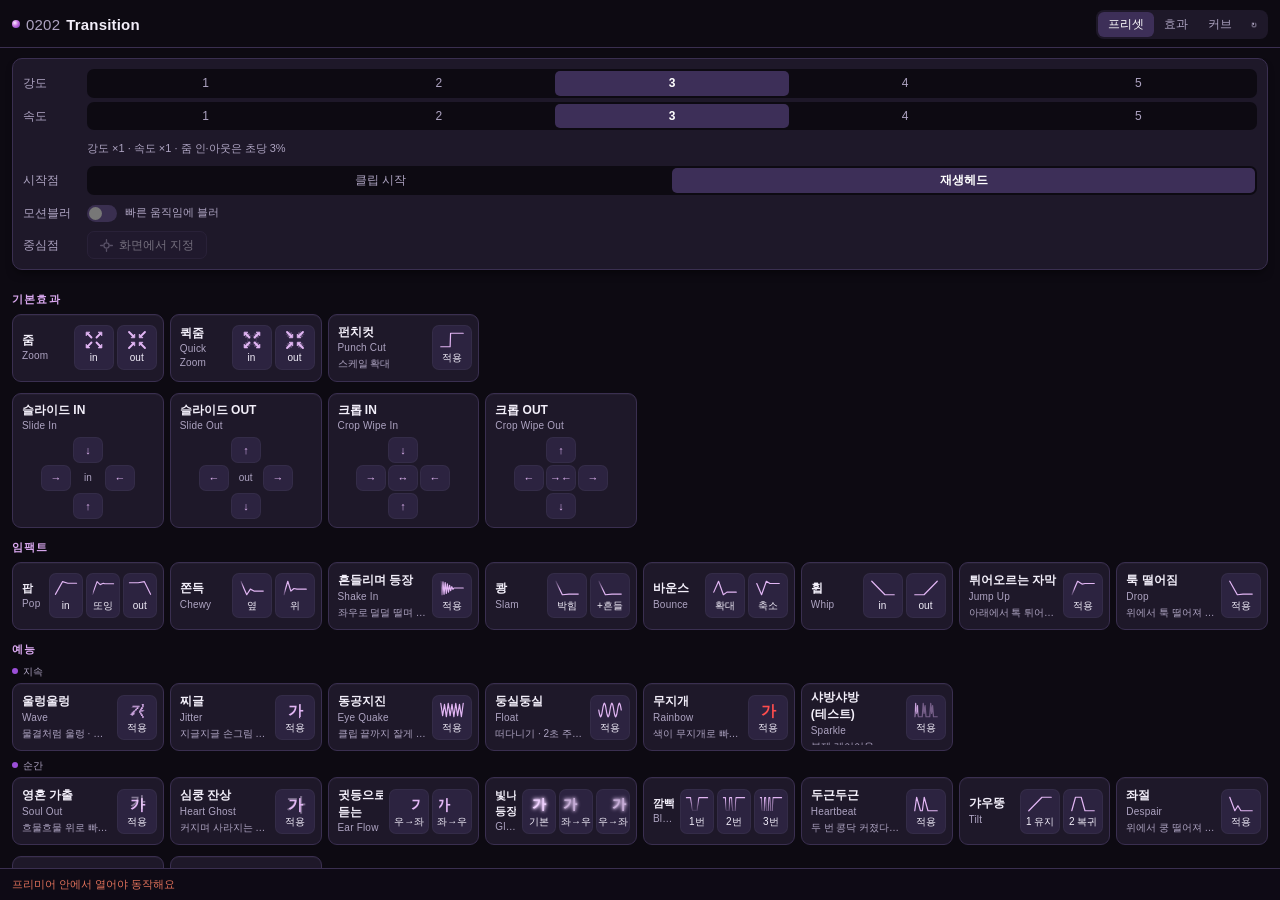
==== index.html @ 5a8603a1 "0202Transition v1.1.20 (build) Co-Authored-By: Claude Opus 5.5 <noreply@anthropic.com> Claude-Sessio" ====
<!doctype html>
<html lang="ko">
<head>
<meta charset="utf-8">
<title>0202Transition</title>
<link rel="stylesheet" href="css/style.css">
</head>
<body>
<header>
  <div class="brand"><span class="dot"></span>0202<b>Transition</b></div>
  <nav class="tabs">
    <button class="tab on" data-tab="preset">프리셋</button>
    <button class="tab" data-tab="fx">효과</button>
    <button class="tab" data-tab="curve">커브</button>
    <button class="tab reload" id="reload" title="패널 새로고침 (수정사항 반영)">↻</button>
  </nav>
</header>

<div id="presetTop">
    <div class="card opts stickyOpts">
     <div class="optGrid">
      <div class="optCol">
      <div class="row">
        <label>강도</label>
        <div class="seg" id="sizeStep">
          <button data-v="1">1</button><button data-v="2">2</button><button data-v="3">3</button><button data-v="4">4</button><button data-v="5">5</button>
        </div>
      </div>
      <div class="row">
        <label>속도</label>
        <div class="seg" id="speedStep">
          <button data-v="1">1</button><button data-v="2">2</button><button data-v="3">3</button><button data-v="4">4</button><button data-v="5">5</button>
        </div>
      </div>
      <div class="row">
        <label></label><span class="hint" id="stepHint"></span>
      </div>
      </div>
      <div class="optCol">
      <div class="row">
        <label>시작점</label>
        <div class="seg" id="anchor">
          <button data-v="start">클립 시작</button>
          <button data-v="playhead" class="on">재생헤드</button>
        </div>
      </div>
      <div class="row">
        <label>모션블러</label>
        <button class="toggle on" id="blur"><i></i></button>
        <span class="hint">빠른 움직임에 블러</span>
      </div>
      <div class="row hidden" id="zaRow">
        <label>중심점</label>
        <button class="zaBtn" id="zaPick" title="선택한 클립의 효과 중심점을 화면에서 지정"><svg class="apIcon" viewBox="0 0 16 16"><circle cx="8" cy="8" r="3.2" fill="none" stroke="currentColor" stroke-width="1.6"/><path d="M8 0.8V3.6M8 12.4V15.2M0.8 8H3.6M12.4 8H15.2" stroke="currentColor" stroke-width="1.6" stroke-linecap="round"/></svg><span>화면에서 지정</span></button><span class="hint" id="zaInfo"></span>
      </div>
      </div>
     </div>
    </div>
</div>
<main>
  <!-- PRESET TAB -->
  <section id="tab-preset" class="pane on">
    <div id="presetList"></div>
  </section>

  <!-- FX TAB -->
  <section id="tab-fx" class="pane">
    <div class="fxIntro" id="fxIntro">
      <button class="fxIntroX" id="fxIntroClose" title="닫기">✕</button>
      <b>자주 쓰는 효과를 모아두고 프리미어 효과 패널 대신 쓰세요</b>
      <span>① 아래 <em>효과 찾기</em>에서 ☆를 누르면 즐겨찾기에 추가</span>
      <span>② 즐겨찾기를 클릭하면 선택한 클립에 바로 적용</span>
      <span>③ 즐겨찾기를 우클릭하면 삭제 버튼이 떠요</span>
      <button class="fxIntroNever" id="fxIntroNever">다시 보지 않기</button>
    </div>
    <div class="card">
      <div class="padHead"><span>즐겨찾기</span><small>클릭: 적용 · 우클릭: 삭제 버튼</small></div>
      <div class="favGrid" id="favGrid"></div>
    </div>
    <div class="card">
      <div class="padHead"><span>효과 찾기</span><small>☆ 눌러 즐겨찾기</small></div>
      <input id="fxSearch" class="search" placeholder="효과 이름 검색 (영문)">
      <div class="fxList" id="fxList"><p class="note">효과 탭을 열면 목록을 불러와요</p></div>
    </div>
    <p class="note">오디오 효과(리버브 등)는 타임라인에서 오디오 클립을 선택하고 눌러주세요.</p>
  </section>

  <!-- CURVE TAB -->
  <section id="tab-curve" class="pane">
    <div class="card editor">
      <div class="cvWrap"><canvas id="cv" width="640" height="440"></canvas><i id="phl"></i></div>
      <div class="readout" id="readout">cubic-bezier(0.16, 1.00, 0.30, 1.00)</div>
      <div class="preview"><div class="track"><span id="ball"></span></div></div>
    </div>

    <div class="card pad">
      <div class="padHead"><span>커브</span><small>우클릭으로 내 커브 삭제</small></div>
      <div class="padRow" id="curveRow"></div>
      <div class="saveRow hidden" id="saveRow">
        <input id="saveName" maxlength="16" placeholder="커브 이름">
        <button id="saveOk">저장</button>
        <button id="saveCancel" class="ghost">취소</button>
      </div>
    </div>

    <div class="card opts">
      <div class="row wrap">
        <label>적용 대상</label>
        <div class="chips" id="props">
          <button data-v="pos" class="on">위치</button>
          <button data-v="scale" class="on">비율</button>
          <button data-v="rot" class="on">회전</button>
          <button data-v="op" class="on">불투명도</button>
          <button data-v="other">기타 효과</button>
        </div>
      </div>
      <div class="row">
        <label>키 간격</label>
        <div class="seg" id="step">
          <button data-v="1" class="on">1f</button>
          <button data-v="2">2f</button>
        </div>
      </div>
    </div>

    <button class="primary" id="applyCurve">선택한 클립에 커브 적용</button>
    <button class="secondary" id="restoreCurve">원래 키프레임으로 복원</button>
    <p class="note">선택한 클립의 키프레임 사이를 이 커브로 채워요. 프리셋으로 넣은 것도, 직접 넣은 효과도 다 돼요. 커브만 바꿔서 다시 누르면 바로 교체돼요.</p>
  </section>
</main>

<div id="zaModal" class="zaModal hidden">
  <div class="zaBox">
    <div class="zaHead"><b>중심점 바꾸기</b><span>점을 드래그하거나 클릭하세요 · 선택한 클립의 효과가 이 지점을 중심으로 커지고 돌고 움직여요 · 효과를 넣기 전에 찍어도 돼요</span></div>
    <div class="zaFrame" id="zaFrame"><img id="zaImg" alt=""><i id="zaMark"></i></div>
    <div class="zaFoot"><button id="zaCenter" class="ghost">가운데로</button><button id="zaDone" class="primary">완료</button></div>
  </div>
</div>
<footer id="status">클립을 선택하고 버튼을 누르세요</footer>

<script src="js/presets.js"></script>
<script src="js/main.js"></script>
</body>
</html>
---- css/style.css ----
:root{--bg:#0d0a12;--card:#1e1829;--card2:#2c2340;--line:#3a2f50;--text:#f3effa;--sub:#aea4c2;--gold:#dcaaf2;--purple:#9b4fd8;--purple-bg:#3a2156;--blue:#5b9bf0;--red:#e2725b}*{box-sizing:border-box;margin:0;padding:0}body,html{background:var(--bg);color:var(--text);font:12px/1.4 -apple-system,"Apple SD Gothic Neo",Pretendard,sans-serif}body,html{height:100%}body{display:flex;flex-direction:column;height:100vh;overflow:hidden;user-select:none;-webkit-user-select:none}button{font:inherit;color:inherit;background:0 0;border:0;cursor:pointer}header{flex:none;position:relative;z-index:5;background:var(--bg);padding:10px 12px 8px;display:flex;align-items:center;justify-content:space-between;gap:6px;border-bottom:1px solid var(--line)}.brand{flex:1 1 auto;min-width:0;overflow:hidden;white-space:nowrap;font-size:15px;letter-spacing:.2px;color:var(--sub);display:flex;align-items:center;gap:6px}.brand b{color:var(--text);font-weight:700}.brand .dot{width:8px;height:8px;border-radius:50%;background:radial-gradient(circle at 35% 35%,#fbe9ff,#c46ee0 45%,#6a2fb0)}.tabs{flex:0 0 auto;display:flex;background:var(--card);border-radius:8px;padding:2px}.tab{padding:4px 10px;white-space:nowrap;border-radius:6px;color:var(--sub)}.tab.on{background:#3d2f58;color:#fff}main{flex:1 1 auto;min-height:0;overflow-y:auto;padding:10px 12px 12px}#presetTop{flex:none;padding:10px 12px 0;background:var(--bg);position:relative;z-index:4}#presetTop .card{margin-bottom:0}#presetTop.hidden{display:none}.pane{display:none}.pane.on{display:block}.card{background:var(--card);border:1px solid var(--line);border-radius:10px;padding:10px;margin-bottom:10px}.opts .row{display:flex;align-items:center;gap:8px;min-height:28px}.opts .row+.row{margin-top:4px}.opts .row.wrap{align-items:flex-start}.opts .row.wrap label{padding-top:5px}.opts label{width:56px;flex-shrink:0;color:var(--sub)}.val{width:40px;text-align:right;color:var(--text);font-variant-numeric:tabular-nums}.hint{color:var(--sub);font-size:11px}input[type=range]{flex:1;-webkit-appearance:none;height:3px;background:var(--line);border-radius:2px}input[type=range]::-webkit-slider-thumb{-webkit-appearance:none;width:13px;height:13px;border-radius:50%;background:var(--gold);cursor:pointer}.seg{display:flex;background:var(--bg);border-radius:7px;padding:2px;flex:1}.seg button{flex:1;padding:4px 6px;border-radius:5px;color:var(--sub)}.seg button.on{background:#3d2f58;color:#fff;font-weight:600}.chips{display:flex;flex-wrap:wrap;gap:4px;flex:1}.chips button{padding:4px 9px;border-radius:12px;border:1px solid var(--line);color:var(--sub)}.chips button.on{border-color:var(--purple);background:var(--purple-bg);color:var(--text)}.toggle{width:30px;height:17px;border-radius:9px;background:var(--line);position:relative}.toggle i{position:absolute;top:2px;left:2px;width:13px;height:13px;border-radius:50%;background:#777;transition:.15s}.toggle.on{background:var(--purple)}.toggle.on i{left:15px;background:#fff}.cat{margin:12px 0 6px;display:flex;align-items:baseline;gap:6px}.cat h3{font-size:11px;letter-spacing:1.2px;color:var(--gold);font-weight:700}.cat span{color:var(--sub);font-size:11px}.grid{display:grid;grid-template-columns:repeat(auto-fill,minmax(140px,1fr));gap:6px}.pbtn{text-align:left;background:var(--card);border:1px solid var(--line);border-radius:9px;padding:7px 8px;display:flex;gap:8px;align-items:center;transition:border-color .1s,background .1s}.pbtn:hover{border-color:var(--purple);background:#3a2d52}.pbtn:active{transform:scale(.98)}.pbtn svg{flex-shrink:0;width:34px;height:24px}.pbtn b{display:block;font-weight:600;font-size:12px}.pbtn small{display:block;color:var(--sub);font-size:10px;margin-top:1px;white-space:nowrap;overflow:hidden;text-overflow:ellipsis}.pbtn .tx{min-width:0}.pbtn.busy{opacity:.5}.editor{padding:8px}.cvWrap{position:relative;border-radius:8px;overflow:hidden}#cv{width:100%;aspect-ratio:640/440;display:block;border-radius:8px;background:#120c1d;cursor:default}#phl{position:absolute;top:0;bottom:0;width:1px;margin-left:-.5px;background:rgba(176,96,230,.7);box-shadow:0 0 6px rgba(176,96,230,.6);pointer-events:none}.readout{margin-top:6px;color:var(--sub);font:11px/1 ui-monospace,Menlo,monospace;text-align:center}.preview{margin-top:8px;padding:0 6px}.track{position:relative;height:18px}.track::before{content:"";position:absolute;left:0;right:0;top:50%;border-top:1px dashed #4a3866}#ball{position:absolute;top:1px;width:16px;height:16px;margin-left:-8px;border-radius:50%;background:radial-gradient(circle at 35% 35%,#fbe9ff,#c46ee0 45%,#6a2fb0);box-shadow:0 0 10px rgba(190,100,230,.6)}.pad .padHead{display:flex;justify-content:space-between;align-items:baseline;margin-bottom:8px}.pad .padHead span{font-weight:600}.pad .padHead small{color:var(--sub);font-size:10px}.padRow{display:flex;flex-wrap:wrap;gap:6px}.cbtn{width:44px;height:44px;border-radius:9px;background:var(--card2);border:1px solid transparent;display:flex;align-items:center;justify-content:center;position:relative}.cbtn svg{width:30px;height:30px}.cbtn.on{border-color:#b45ad8;box-shadow:0 0 8px rgba(180,90,216,.35)}.cbtn.custom::after{content:"";position:absolute;top:4px;right:4px;width:5px;height:5px;border-radius:50%;background:var(--purple)}.cbtn.add{color:var(--sub);font-size:22px;font-weight:300}.cbtn:hover{background:#3a2d52}.saveRow{display:flex;gap:6px;margin-top:8px}.saveRow input{flex:1;background:var(--bg);border:1px solid var(--line);border-radius:6px;padding:5px 8px;color:var(--text);font:inherit;outline:0}.saveRow input:focus{border-color:var(--purple)}.saveRow button{padding:5px 10px;border-radius:6px;background:var(--purple)}.saveRow button.ghost{background:var(--card2)}.hidden{display:none!important}.primary,.secondary{width:100%;padding:10px;border-radius:9px;font-weight:600}.primary{background:linear-gradient(90deg,#8e3fd4,#c062d6);color:#fff;box-shadow:0 0 12px rgba(160,80,220,.35)}.primary:hover{filter:brightness(1.06)}.secondary{margin-top:6px;background:var(--card);border:1px solid var(--line);color:var(--sub);font-weight:500}.note{color:var(--sub);font-size:11px;margin-top:8px;line-height:1.5}footer{flex:none;padding:8px 12px;background:#0e0a15;border-top:1px solid var(--line);color:var(--sub);font-size:11px}footer.ok{color:#9fd49a}footer.err{color:var(--red)}.tab.reload{padding:4px 9px}.tab.reload:hover{color:var(--gold)}.padHead{display:flex;justify-content:space-between;align-items:baseline;margin-bottom:8px}.padHead span{font-weight:600}.padHead small{color:var(--sub);font-size:10px}.favGrid{display:grid;grid-template-columns:repeat(auto-fill,minmax(110px,1fr));gap:6px}.fbtn{text-align:left;background:var(--card2);border:1px solid var(--line);border-radius:8px;padding:7px 8px}.fbtn:hover{border-color:var(--purple);background:#3a2d52}.fbtn b{display:block;font-weight:600;font-size:12px;white-space:nowrap;overflow:hidden;text-overflow:ellipsis}.fbtn small{color:var(--sub);font-size:10px}.fbtn.audio small{color:var(--blue)}.fbtn.busy{opacity:.5;pointer-events:none}.search{width:100%;background:var(--bg);border:1px solid var(--line);border-radius:6px;padding:6px 8px;color:var(--text);font:inherit;outline:0;margin-bottom:6px}.search:focus{border-color:var(--purple)}.fxList{max-height:260px;overflow-y:auto}.fxRow{display:flex;align-items:center;gap:6px;padding:4px 2px;border-bottom:1px solid var(--line)}.fxRow span{flex:1;min-width:0;white-space:nowrap;overflow:hidden;text-overflow:ellipsis}.fxRow small{color:var(--sub);font-size:10px}.fxRow small.audio{color:var(--blue)}.fxRow button{color:var(--sub);font-size:14px;width:22px}.fxRow button.on{color:var(--gold)}.when{margin:8px 0 4px;color:var(--sub);font-size:10px;letter-spacing:.3px}.when::before{content:"";display:inline-block;width:6px;height:6px;border-radius:50%;background:var(--purple);margin-right:5px;vertical-align:1px}.famList{display:grid;grid-template-columns:repeat(auto-fill,minmax(150px,1fr));gap:6px}.fam{display:flex;align-items:center;gap:6px;background:var(--card);border:1px solid var(--line);border-radius:9px;padding:6px 6px 6px 9px}.fam.wide{grid-column:1/-1}.fname{flex:1 1 auto;min-width:0}.fname b{display:block;font-weight:700;font-size:12px;word-break:keep-all}.fname small{display:block;color:var(--sub);font-size:10px;margin-top:1px;letter-spacing:.2px;word-break:keep-all}.fname i{display:block;font-style:normal;color:var(--sub);font-size:10px;margin-top:2px;white-space:nowrap;overflow:hidden;text-overflow:ellipsis}.vars{flex:0 0 auto;display:grid;grid-template-columns:repeat(2,40px);gap:3px}.vars.many{grid-template-columns:repeat(4,48px)}.vbtn{display:flex;flex-direction:column;align-items:center;gap:2px;padding:5px 2px 4px;background:var(--card2);border:1px solid transparent;border-radius:7px}.vbtn:hover{border-color:var(--purple);background:#3a2d52}.vbtn:active{transform:scale(.97)}.vbtn.busy{opacity:.5}.vbtn svg{width:26px;height:18px}.vbtn span{font-size:10px;color:var(--text);white-space:nowrap}.vars.one{grid-template-columns:40px}.fam{height:68px}.fname{overflow:hidden;max-height:56px}.fam.dpadCard{height:auto}.vars.dpad{grid-template-columns:repeat(3,30px);grid-template-rows:repeat(3,26px);gap:2px}.vars.dpad .vbtn{padding:0;justify-content:center}.vars.dpad .vbtn svg{width:22px;height:18px}.vars.dpad .vbtn span{display:none}.dmid{grid-area:2/2;display:flex;align-items:center;justify-content:center;color:var(--sub);font-size:10px}.fam.dpadCard{flex-direction:column;align-items:stretch;gap:4px;padding:8px 9px}.fam.dpadCard .fname{max-height:none}.fam.dpadCard .vars.dpad{align-self:center}.famList+.famList{margin-top:6px}.track .mk{position:absolute;top:3px;width:2px;height:12px;margin-left:-1px;border-radius:1px;background:#5a4a72}#ball{z-index:1}.stickyOpts{box-shadow:0 6px 10px -4px rgba(0,0,0,.55)}.vars.three{grid-template-columns:repeat(3,34px)}.vars.three .vbtn svg{width:24px}#tab-curve .primary{background:linear-gradient(90deg,#8e3fd4,#c062d6);color:#fff;box-shadow:0 0 12px rgba(160,80,220,.35)}.fam{box-shadow:0 1px 0 rgba(255,255,255,.03) inset}.vbtn{border-color:rgba(255,255,255,.04)}.fname i,.fname small{color:var(--sub)}.vbtn .ic{display:flex;font-style:normal}.vbtn .ic.hov{display:none}.vbtn:hover .ic.hov{display:flex}.vbtn:hover .ic.rest{display:none}.threeCard .fname b{font-size:11px}.threeCard .fname small{white-space:nowrap;overflow:hidden;text-overflow:ellipsis}.fxIntro{position:relative;margin:0 0 10px;padding:10px 12px;border-radius:10px;background:linear-gradient(135deg,rgba(142,63,212,.22),rgba(192,98,214,.12));border:1px solid rgba(180,90,216,.35);display:flex;flex-direction:column;gap:3px}.fxIntro b{font-size:12px;color:#fff;margin-bottom:2px;padding-right:20px}.fxIntro span{font-size:11px;color:var(--sub)}.fxIntro em{font-style:normal;color:var(--gold)}.fxIntro.hidden{display:none}.fxIntroX{position:absolute;top:6px;right:8px;color:var(--sub);font-size:12px;padding:2px 4px}.fxIntroX:hover{color:#fff}.fxIntroNever{align-self:flex-end;margin-top:4px;font-size:10px;color:var(--sub);text-decoration:underline}.fxIntroNever:hover{color:#fff}.fbtn{position:relative}.favDel{position:absolute;top:50%;right:8px;transform:translateY(-50%);padding:4px 10px;border-radius:6px;background:#e2565b;color:#fff;font-size:11px;font-weight:700;box-shadow:0 2px 8px rgba(0,0,0,.4);cursor:pointer}.favDel:hover{background:#f06a6f}::-webkit-scrollbar{width:8px;height:8px}::-webkit-scrollbar-track{background:var(--bg)}::-webkit-scrollbar-thumb{background:#2f2642;border-radius:4px;border:2px solid var(--bg)}::-webkit-scrollbar-thumb:hover{background:#4a3b66}::-webkit-scrollbar-corner{background:var(--bg)}html{scrollbar-color:#2f2642 var(--bg)}.fam{position:relative}.famBadge{position:absolute;top:-7px;left:8px;z-index:2;font-size:9px;line-height:1;padding:2px 6px;border-radius:8px;background:#3a2156;border:1px solid rgba(180,90,216,.55);color:#f0d8ff;cursor:pointer;white-space:nowrap}.famBadge:hover{background:rgba(155,79,216,.55);color:#fff}.famList{row-gap:11px}.famList+.famList{margin-top:11px}.famBadge.on{background:linear-gradient(90deg,#8e3fd4,#c062d6);border-color:#e2b6f4;color:#fff;font-weight:700;box-shadow:0 0 8px rgba(190,100,230,.6)}.famBadge.ghost{display:none;background:#241b33;border-color:#4a3b66;color:var(--sub);font-weight:400}.fam:hover .famBadge.ghost{display:block}.famBadge.ghost:hover{color:#fff;border-color:var(--purple);background:#3a2156}.fbtn.k-vt small,.fxRow small.k-vt{color:#e2b6f4}.row.hidden,.zaModal.hidden,.zaReset.hidden{display:none}.zaBtn{padding:5px 10px;border-radius:7px;background:#3a2156;border:1px solid rgba(180,90,216,.55);color:#fff;font-size:11px;white-space:nowrap}.zaBtn:hover{background:#4a2a6e}.zaReset{color:var(--sub);font-size:11px;padding:2px 6px}.zaReset:hover{color:#fff}.zaModal{position:fixed;inset:0;z-index:50;background:rgba(6,4,10,.78);display:flex;align-items:center;justify-content:center;padding:12px}.zaBox{width:100%;max-width:560px;background:var(--card);border:1px solid var(--line);border-radius:12px;padding:10px;display:flex;flex-direction:column;gap:8px}.zaHead b{display:block;font-size:13px}.zaHead span{font-size:11px;color:var(--sub)}.zaFrame{position:relative;border-radius:8px;overflow:hidden;background:#000;cursor:crosshair;line-height:0}.zaFrame{align-self:center}.zaFrame img{display:block;max-width:100%;max-height:62vh;width:auto;height:auto}#zaMark{position:absolute;width:26px;height:26px;margin:-13px 0 0 -13px;border:2px solid #fff;border-radius:50%;box-shadow:0 0 0 2px rgba(155,79,216,.9),0 0 10px rgba(0,0,0,.6);pointer-events:none}#zaMark::after,#zaMark::before{content:"";position:absolute;background:#fff}#zaMark::before{left:50%;top:-8px;bottom:-8px;width:2px;margin-left:-1px}#zaMark::after{top:50%;left:-8px;right:-8px;height:2px;margin-top:-1px}.zaFoot{display:flex;justify-content:flex-end;gap:6px}.zaFoot button{padding:6px 14px;border-radius:7px;font-size:12px}.zaFoot .ghost{border:1px solid var(--line);color:var(--sub)}.zaFoot button{width:auto;flex:none;white-space:nowrap}.zaBtn.off,.zaBtn:disabled{opacity:.4;cursor:default;background:#241b33;border-color:var(--line)}#zaInfo.hidden,.zaBtn.hidden{display:none}.apIcon{width:13px;height:13px;color:#e2b6f4;flex:none}.zaBtn.off .apIcon,.zaBtn:disabled .apIcon{color:var(--sub)}#zaMark{border-radius:50%;width:18px;height:18px;margin:-9px 0 0 -9px;border:2px solid #fff;box-shadow:0 0 0 1px rgba(0,0,0,.6),0 0 8px rgba(0,0,0,.5);background:0 0}#zaMark::before{left:50%;top:-9px;bottom:-9px;width:2px;margin-left:-1px;background:0 0;border-top:6px solid #fff;border-bottom:6px solid #fff;box-sizing:border-box}#zaMark::after{top:50%;left:-9px;right:-9px;height:2px;margin-top:-1px;background:0 0;border-left:6px solid #fff;border-right:6px solid #fff;box-sizing:border-box}.optGrid{display:grid;grid-template-columns:1fr;row-gap:4px}.optCol{display:flex;flex-direction:column;gap:4px;min-width:0}.optCol .row+.row{margin-top:0}.zaBtn{display:inline-flex;align-items:center;gap:6px;height:28px;padding:0 12px;border-radius:7px;background:var(--bg);border:1px solid var(--line);color:var(--text);font-size:12px;flex:none}.zaBtn:hover:not(:disabled){border-color:var(--purple);background:#2a1d3d}.zaBtn:disabled .apIcon{color:var(--sub)}
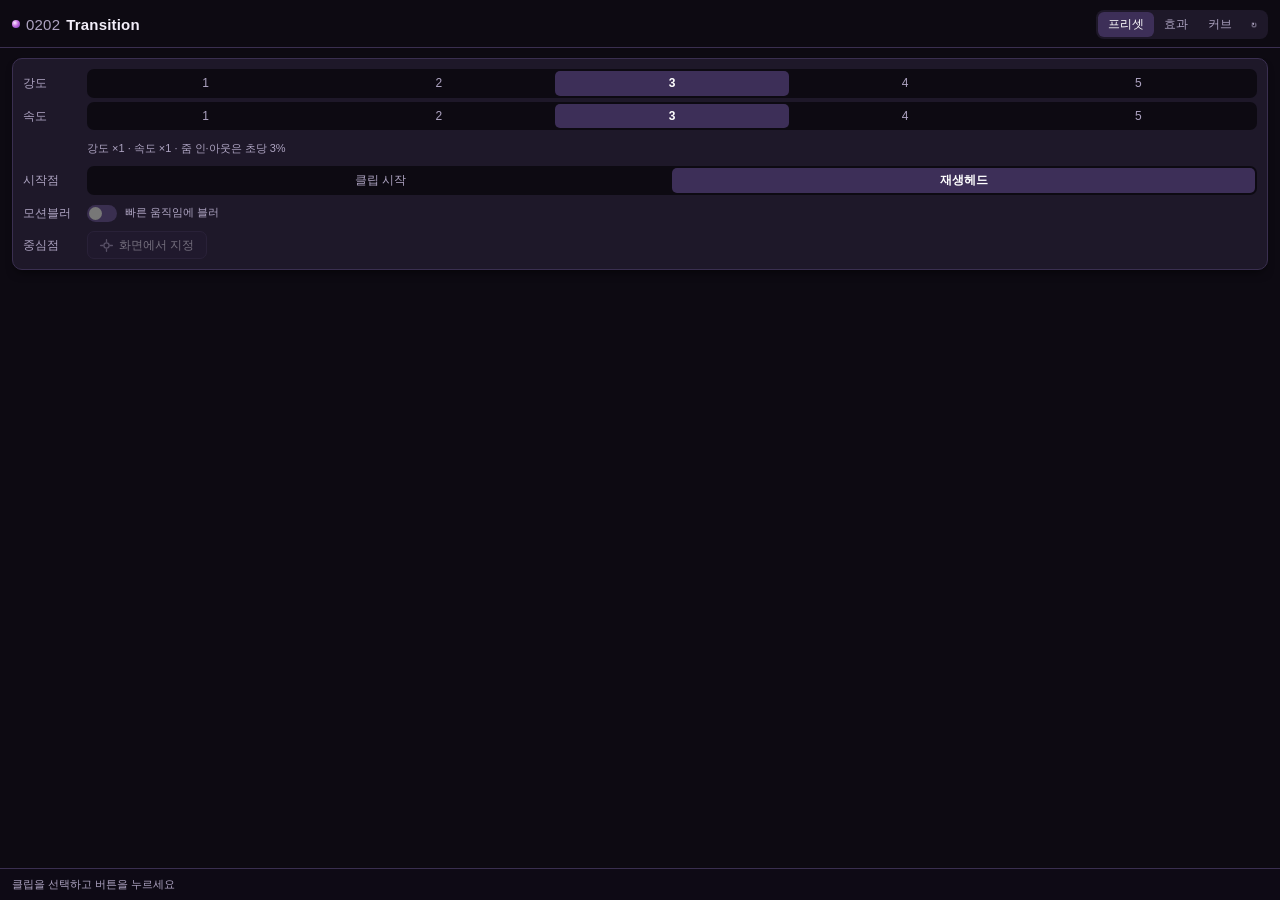
==== commit 087b605b: "0202Transition v1.1.23 (build) Co-Authored-By: Claude Opus 5.5 <noreply@anthropic.com> Claude-Sessio" ====
--- a/index.html
+++ b/index.html
@@ -132,7 +132,7 @@
 <div id="zaModal" class="zaModal hidden">
   <div class="zaBox">
     <div class="zaHead"><b>중심점 바꾸기</b><span>점을 드래그하거나 클릭하세요 · 선택한 클립의 효과가 이 지점을 중심으로 커지고 돌고 움직여요 · 효과를 넣기 전에 찍어도 돼요</span></div>
-    <div class="zaFrame" id="zaFrame"><img id="zaImg" alt=""><i id="zaMark"></i></div>
+    <div class="zaFrame" id="zaFrame"><img id="zaImg" alt=""><i class="zaGuide v" id="zaGv"></i><i class="zaGuide h" id="zaGh"></i><i id="zaMark"></i></div>
     <div class="zaFoot"><button id="zaCenter" class="ghost">가운데로</button><button id="zaDone" class="primary">완료</button></div>
   </div>
 </div>
--- a/css/style.css
+++ b/css/style.css
@@ -1 +1 @@
-:root{--bg:#0d0a12;--card:#1e1829;--card2:#2c2340;--line:#3a2f50;--text:#f3effa;--sub:#aea4c2;--gold:#dcaaf2;--purple:#9b4fd8;--purple-bg:#3a2156;--blue:#5b9bf0;--red:#e2725b}*{box-sizing:border-box;margin:0;padding:0}body,html{background:var(--bg);color:var(--text);font:12px/1.4 -apple-system,"Apple SD Gothic Neo",Pretendard,sans-serif}body,html{height:100%}body{display:flex;flex-direction:column;height:100vh;overflow:hidden;user-select:none;-webkit-user-select:none}button{font:inherit;color:inherit;background:0 0;border:0;cursor:pointer}header{flex:none;position:relative;z-index:5;background:var(--bg);padding:10px 12px 8px;display:flex;align-items:center;justify-content:space-between;gap:6px;border-bottom:1px solid var(--line)}.brand{flex:1 1 auto;min-width:0;overflow:hidden;white-space:nowrap;font-size:15px;letter-spacing:.2px;color:var(--sub);display:flex;align-items:center;gap:6px}.brand b{color:var(--text);font-weight:700}.brand .dot{width:8px;height:8px;border-radius:50%;background:radial-gradient(circle at 35% 35%,#fbe9ff,#c46ee0 45%,#6a2fb0)}.tabs{flex:0 0 auto;display:flex;background:var(--card);border-radius:8px;padding:2px}.tab{padding:4px 10px;white-space:nowrap;border-radius:6px;color:var(--sub)}.tab.on{background:#3d2f58;color:#fff}main{flex:1 1 auto;min-height:0;overflow-y:auto;padding:10px 12px 12px}#presetTop{flex:none;padding:10px 12px 0;background:var(--bg);position:relative;z-index:4}#presetTop .card{margin-bottom:0}#presetTop.hidden{display:none}.pane{display:none}.pane.on{display:block}.card{background:var(--card);border:1px solid var(--line);border-radius:10px;padding:10px;margin-bottom:10px}.opts .row{display:flex;align-items:center;gap:8px;min-height:28px}.opts .row+.row{margin-top:4px}.opts .row.wrap{align-items:flex-start}.opts .row.wrap label{padding-top:5px}.opts label{width:56px;flex-shrink:0;color:var(--sub)}.val{width:40px;text-align:right;color:var(--text);font-variant-numeric:tabular-nums}.hint{color:var(--sub);font-size:11px}input[type=range]{flex:1;-webkit-appearance:none;height:3px;background:var(--line);border-radius:2px}input[type=range]::-webkit-slider-thumb{-webkit-appearance:none;width:13px;height:13px;border-radius:50%;background:var(--gold);cursor:pointer}.seg{display:flex;background:var(--bg);border-radius:7px;padding:2px;flex:1}.seg button{flex:1;padding:4px 6px;border-radius:5px;color:var(--sub)}.seg button.on{background:#3d2f58;color:#fff;font-weight:600}.chips{display:flex;flex-wrap:wrap;gap:4px;flex:1}.chips button{padding:4px 9px;border-radius:12px;border:1px solid var(--line);color:var(--sub)}.chips button.on{border-color:var(--purple);background:var(--purple-bg);color:var(--text)}.toggle{width:30px;height:17px;border-radius:9px;background:var(--line);position:relative}.toggle i{position:absolute;top:2px;left:2px;width:13px;height:13px;border-radius:50%;background:#777;transition:.15s}.toggle.on{background:var(--purple)}.toggle.on i{left:15px;background:#fff}.cat{margin:12px 0 6px;display:flex;align-items:baseline;gap:6px}.cat h3{font-size:11px;letter-spacing:1.2px;color:var(--gold);font-weight:700}.cat span{color:var(--sub);font-size:11px}.grid{display:grid;grid-template-columns:repeat(auto-fill,minmax(140px,1fr));gap:6px}.pbtn{text-align:left;background:var(--card);border:1px solid var(--line);border-radius:9px;padding:7px 8px;display:flex;gap:8px;align-items:center;transition:border-color .1s,background .1s}.pbtn:hover{border-color:var(--purple);background:#3a2d52}.pbtn:active{transform:scale(.98)}.pbtn svg{flex-shrink:0;width:34px;height:24px}.pbtn b{display:block;font-weight:600;font-size:12px}.pbtn small{display:block;color:var(--sub);font-size:10px;margin-top:1px;white-space:nowrap;overflow:hidden;text-overflow:ellipsis}.pbtn .tx{min-width:0}.pbtn.busy{opacity:.5}.editor{padding:8px}.cvWrap{position:relative;border-radius:8px;overflow:hidden}#cv{width:100%;aspect-ratio:640/440;display:block;border-radius:8px;background:#120c1d;cursor:default}#phl{position:absolute;top:0;bottom:0;width:1px;margin-left:-.5px;background:rgba(176,96,230,.7);box-shadow:0 0 6px rgba(176,96,230,.6);pointer-events:none}.readout{margin-top:6px;color:var(--sub);font:11px/1 ui-monospace,Menlo,monospace;text-align:center}.preview{margin-top:8px;padding:0 6px}.track{position:relative;height:18px}.track::before{content:"";position:absolute;left:0;right:0;top:50%;border-top:1px dashed #4a3866}#ball{position:absolute;top:1px;width:16px;height:16px;margin-left:-8px;border-radius:50%;background:radial-gradient(circle at 35% 35%,#fbe9ff,#c46ee0 45%,#6a2fb0);box-shadow:0 0 10px rgba(190,100,230,.6)}.pad .padHead{display:flex;justify-content:space-between;align-items:baseline;margin-bottom:8px}.pad .padHead span{font-weight:600}.pad .padHead small{color:var(--sub);font-size:10px}.padRow{display:flex;flex-wrap:wrap;gap:6px}.cbtn{width:44px;height:44px;border-radius:9px;background:var(--card2);border:1px solid transparent;display:flex;align-items:center;justify-content:center;position:relative}.cbtn svg{width:30px;height:30px}.cbtn.on{border-color:#b45ad8;box-shadow:0 0 8px rgba(180,90,216,.35)}.cbtn.custom::after{content:"";position:absolute;top:4px;right:4px;width:5px;height:5px;border-radius:50%;background:var(--purple)}.cbtn.add{color:var(--sub);font-size:22px;font-weight:300}.cbtn:hover{background:#3a2d52}.saveRow{display:flex;gap:6px;margin-top:8px}.saveRow input{flex:1;background:var(--bg);border:1px solid var(--line);border-radius:6px;padding:5px 8px;color:var(--text);font:inherit;outline:0}.saveRow input:focus{border-color:var(--purple)}.saveRow button{padding:5px 10px;border-radius:6px;background:var(--purple)}.saveRow button.ghost{background:var(--card2)}.hidden{display:none!important}.primary,.secondary{width:100%;padding:10px;border-radius:9px;font-weight:600}.primary{background:linear-gradient(90deg,#8e3fd4,#c062d6);color:#fff;box-shadow:0 0 12px rgba(160,80,220,.35)}.primary:hover{filter:brightness(1.06)}.secondary{margin-top:6px;background:var(--card);border:1px solid var(--line);color:var(--sub);font-weight:500}.note{color:var(--sub);font-size:11px;margin-top:8px;line-height:1.5}footer{flex:none;padding:8px 12px;background:#0e0a15;border-top:1px solid var(--line);color:var(--sub);font-size:11px}footer.ok{color:#9fd49a}footer.err{color:var(--red)}.tab.reload{padding:4px 9px}.tab.reload:hover{color:var(--gold)}.padHead{display:flex;justify-content:space-between;align-items:baseline;margin-bottom:8px}.padHead span{font-weight:600}.padHead small{color:var(--sub);font-size:10px}.favGrid{display:grid;grid-template-columns:repeat(auto-fill,minmax(110px,1fr));gap:6px}.fbtn{text-align:left;background:var(--card2);border:1px solid var(--line);border-radius:8px;padding:7px 8px}.fbtn:hover{border-color:var(--purple);background:#3a2d52}.fbtn b{display:block;font-weight:600;font-size:12px;white-space:nowrap;overflow:hidden;text-overflow:ellipsis}.fbtn small{color:var(--sub);font-size:10px}.fbtn.audio small{color:var(--blue)}.fbtn.busy{opacity:.5;pointer-events:none}.search{width:100%;background:var(--bg);border:1px solid var(--line);border-radius:6px;padding:6px 8px;color:var(--text);font:inherit;outline:0;margin-bottom:6px}.search:focus{border-color:var(--purple)}.fxList{max-height:260px;overflow-y:auto}.fxRow{display:flex;align-items:center;gap:6px;padding:4px 2px;border-bottom:1px solid var(--line)}.fxRow span{flex:1;min-width:0;white-space:nowrap;overflow:hidden;text-overflow:ellipsis}.fxRow small{color:var(--sub);font-size:10px}.fxRow small.audio{color:var(--blue)}.fxRow button{color:var(--sub);font-size:14px;width:22px}.fxRow button.on{color:var(--gold)}.when{margin:8px 0 4px;color:var(--sub);font-size:10px;letter-spacing:.3px}.when::before{content:"";display:inline-block;width:6px;height:6px;border-radius:50%;background:var(--purple);margin-right:5px;vertical-align:1px}.famList{display:grid;grid-template-columns:repeat(auto-fill,minmax(150px,1fr));gap:6px}.fam{display:flex;align-items:center;gap:6px;background:var(--card);border:1px solid var(--line);border-radius:9px;padding:6px 6px 6px 9px}.fam.wide{grid-column:1/-1}.fname{flex:1 1 auto;min-width:0}.fname b{display:block;font-weight:700;font-size:12px;word-break:keep-all}.fname small{display:block;color:var(--sub);font-size:10px;margin-top:1px;letter-spacing:.2px;word-break:keep-all}.fname i{display:block;font-style:normal;color:var(--sub);font-size:10px;margin-top:2px;white-space:nowrap;overflow:hidden;text-overflow:ellipsis}.vars{flex:0 0 auto;display:grid;grid-template-columns:repeat(2,40px);gap:3px}.vars.many{grid-template-columns:repeat(4,48px)}.vbtn{display:flex;flex-direction:column;align-items:center;gap:2px;padding:5px 2px 4px;background:var(--card2);border:1px solid transparent;border-radius:7px}.vbtn:hover{border-color:var(--purple);background:#3a2d52}.vbtn:active{transform:scale(.97)}.vbtn.busy{opacity:.5}.vbtn svg{width:26px;height:18px}.vbtn span{font-size:10px;color:var(--text);white-space:nowrap}.vars.one{grid-template-columns:40px}.fam{height:68px}.fname{overflow:hidden;max-height:56px}.fam.dpadCard{height:auto}.vars.dpad{grid-template-columns:repeat(3,30px);grid-template-rows:repeat(3,26px);gap:2px}.vars.dpad .vbtn{padding:0;justify-content:center}.vars.dpad .vbtn svg{width:22px;height:18px}.vars.dpad .vbtn span{display:none}.dmid{grid-area:2/2;display:flex;align-items:center;justify-content:center;color:var(--sub);font-size:10px}.fam.dpadCard{flex-direction:column;align-items:stretch;gap:4px;padding:8px 9px}.fam.dpadCard .fname{max-height:none}.fam.dpadCard .vars.dpad{align-self:center}.famList+.famList{margin-top:6px}.track .mk{position:absolute;top:3px;width:2px;height:12px;margin-left:-1px;border-radius:1px;background:#5a4a72}#ball{z-index:1}.stickyOpts{box-shadow:0 6px 10px -4px rgba(0,0,0,.55)}.vars.three{grid-template-columns:repeat(3,34px)}.vars.three .vbtn svg{width:24px}#tab-curve .primary{background:linear-gradient(90deg,#8e3fd4,#c062d6);color:#fff;box-shadow:0 0 12px rgba(160,80,220,.35)}.fam{box-shadow:0 1px 0 rgba(255,255,255,.03) inset}.vbtn{border-color:rgba(255,255,255,.04)}.fname i,.fname small{color:var(--sub)}.vbtn .ic{display:flex;font-style:normal}.vbtn .ic.hov{display:none}.vbtn:hover .ic.hov{display:flex}.vbtn:hover .ic.rest{display:none}.threeCard .fname b{font-size:11px}.threeCard .fname small{white-space:nowrap;overflow:hidden;text-overflow:ellipsis}.fxIntro{position:relative;margin:0 0 10px;padding:10px 12px;border-radius:10px;background:linear-gradient(135deg,rgba(142,63,212,.22),rgba(192,98,214,.12));border:1px solid rgba(180,90,216,.35);display:flex;flex-direction:column;gap:3px}.fxIntro b{font-size:12px;color:#fff;margin-bottom:2px;padding-right:20px}.fxIntro span{font-size:11px;color:var(--sub)}.fxIntro em{font-style:normal;color:var(--gold)}.fxIntro.hidden{display:none}.fxIntroX{position:absolute;top:6px;right:8px;color:var(--sub);font-size:12px;padding:2px 4px}.fxIntroX:hover{color:#fff}.fxIntroNever{align-self:flex-end;margin-top:4px;font-size:10px;color:var(--sub);text-decoration:underline}.fxIntroNever:hover{color:#fff}.fbtn{position:relative}.favDel{position:absolute;top:50%;right:8px;transform:translateY(-50%);padding:4px 10px;border-radius:6px;background:#e2565b;color:#fff;font-size:11px;font-weight:700;box-shadow:0 2px 8px rgba(0,0,0,.4);cursor:pointer}.favDel:hover{background:#f06a6f}::-webkit-scrollbar{width:8px;height:8px}::-webkit-scrollbar-track{background:var(--bg)}::-webkit-scrollbar-thumb{background:#2f2642;border-radius:4px;border:2px solid var(--bg)}::-webkit-scrollbar-thumb:hover{background:#4a3b66}::-webkit-scrollbar-corner{background:var(--bg)}html{scrollbar-color:#2f2642 var(--bg)}.fam{position:relative}.famBadge{position:absolute;top:-7px;left:8px;z-index:2;font-size:9px;line-height:1;padding:2px 6px;border-radius:8px;background:#3a2156;border:1px solid rgba(180,90,216,.55);color:#f0d8ff;cursor:pointer;white-space:nowrap}.famBadge:hover{background:rgba(155,79,216,.55);color:#fff}.famList{row-gap:11px}.famList+.famList{margin-top:11px}.famBadge.on{background:linear-gradient(90deg,#8e3fd4,#c062d6);border-color:#e2b6f4;color:#fff;font-weight:700;box-shadow:0 0 8px rgba(190,100,230,.6)}.famBadge.ghost{display:none;background:#241b33;border-color:#4a3b66;color:var(--sub);font-weight:400}.fam:hover .famBadge.ghost{display:block}.famBadge.ghost:hover{color:#fff;border-color:var(--purple);background:#3a2156}.fbtn.k-vt small,.fxRow small.k-vt{color:#e2b6f4}.row.hidden,.zaModal.hidden,.zaReset.hidden{display:none}.zaBtn{padding:5px 10px;border-radius:7px;background:#3a2156;border:1px solid rgba(180,90,216,.55);color:#fff;font-size:11px;white-space:nowrap}.zaBtn:hover{background:#4a2a6e}.zaReset{color:var(--sub);font-size:11px;padding:2px 6px}.zaReset:hover{color:#fff}.zaModal{position:fixed;inset:0;z-index:50;background:rgba(6,4,10,.78);display:flex;align-items:center;justify-content:center;padding:12px}.zaBox{width:100%;max-width:560px;background:var(--card);border:1px solid var(--line);border-radius:12px;padding:10px;display:flex;flex-direction:column;gap:8px}.zaHead b{display:block;font-size:13px}.zaHead span{font-size:11px;color:var(--sub)}.zaFrame{position:relative;border-radius:8px;overflow:hidden;background:#000;cursor:crosshair;line-height:0}.zaFrame{align-self:center}.zaFrame img{display:block;max-width:100%;max-height:62vh;width:auto;height:auto}#zaMark{position:absolute;width:26px;height:26px;margin:-13px 0 0 -13px;border:2px solid #fff;border-radius:50%;box-shadow:0 0 0 2px rgba(155,79,216,.9),0 0 10px rgba(0,0,0,.6);pointer-events:none}#zaMark::after,#zaMark::before{content:"";position:absolute;background:#fff}#zaMark::before{left:50%;top:-8px;bottom:-8px;width:2px;margin-left:-1px}#zaMark::after{top:50%;left:-8px;right:-8px;height:2px;margin-top:-1px}.zaFoot{display:flex;justify-content:flex-end;gap:6px}.zaFoot button{padding:6px 14px;border-radius:7px;font-size:12px}.zaFoot .ghost{border:1px solid var(--line);color:var(--sub)}.zaFoot button{width:auto;flex:none;white-space:nowrap}.zaBtn.off,.zaBtn:disabled{opacity:.4;cursor:default;background:#241b33;border-color:var(--line)}#zaInfo.hidden,.zaBtn.hidden{display:none}.apIcon{width:13px;height:13px;color:#e2b6f4;flex:none}.zaBtn.off .apIcon,.zaBtn:disabled .apIcon{color:var(--sub)}#zaMark{border-radius:50%;width:18px;height:18px;margin:-9px 0 0 -9px;border:2px solid #fff;box-shadow:0 0 0 1px rgba(0,0,0,.6),0 0 8px rgba(0,0,0,.5);background:0 0}#zaMark::before{left:50%;top:-9px;bottom:-9px;width:2px;margin-left:-1px;background:0 0;border-top:6px solid #fff;border-bottom:6px solid #fff;box-sizing:border-box}#zaMark::after{top:50%;left:-9px;right:-9px;height:2px;margin-top:-1px;background:0 0;border-left:6px solid #fff;border-right:6px solid #fff;box-sizing:border-box}.optGrid{display:grid;grid-template-columns:1fr;row-gap:4px}.optCol{display:flex;flex-direction:column;gap:4px;min-width:0}.optCol .row+.row{margin-top:0}.zaBtn{display:inline-flex;align-items:center;gap:6px;height:28px;padding:0 12px;border-radius:7px;background:var(--bg);border:1px solid var(--line);color:var(--text);font-size:12px;flex:none}.zaBtn:hover:not(:disabled){border-color:var(--purple);background:#2a1d3d}.zaBtn:disabled .apIcon{color:var(--sub)}+:root{--bg:#0d0a12;--card:#1e1829;--card2:#2c2340;--line:#3a2f50;--text:#f3effa;--sub:#aea4c2;--gold:#dcaaf2;--purple:#9b4fd8;--purple-bg:#3a2156;--blue:#5b9bf0;--red:#e2725b}*{box-sizing:border-box;margin:0;padding:0}body,html{background:var(--bg);color:var(--text);font:12px/1.4 -apple-system,"Apple SD Gothic Neo",Pretendard,sans-serif}body,html{height:100%}body{display:flex;flex-direction:column;height:100vh;overflow:hidden;user-select:none;-webkit-user-select:none}button{font:inherit;color:inherit;background:0 0;border:0;cursor:pointer}header{flex:none;position:relative;z-index:5;background:var(--bg);padding:10px 12px 8px;display:flex;align-items:center;justify-content:space-between;gap:6px;border-bottom:1px solid var(--line)}.brand{flex:1 1 auto;min-width:0;overflow:hidden;white-space:nowrap;font-size:15px;letter-spacing:.2px;color:var(--sub);display:flex;align-items:center;gap:6px}.brand b{color:var(--text);font-weight:700}.brand .dot{width:8px;height:8px;border-radius:50%;background:radial-gradient(circle at 35% 35%,#fbe9ff,#c46ee0 45%,#6a2fb0)}.tabs{flex:0 0 auto;display:flex;background:var(--card);border-radius:8px;padding:2px}.tab{padding:4px 10px;white-space:nowrap;border-radius:6px;color:var(--sub)}.tab.on{background:#3d2f58;color:#fff}main{flex:1 1 auto;min-height:0;overflow-y:auto;padding:10px 12px 12px}#presetTop{flex:none;padding:10px 12px 0;background:var(--bg);position:relative;z-index:4}#presetTop .card{margin-bottom:0}#presetTop.hidden{display:none}.pane{display:none}.pane.on{display:block}.card{background:var(--card);border:1px solid var(--line);border-radius:10px;padding:10px;margin-bottom:10px}.opts .row{display:flex;align-items:center;gap:8px;min-height:28px}.opts .row+.row{margin-top:4px}.opts .row.wrap{align-items:flex-start}.opts .row.wrap label{padding-top:5px}.opts label{width:56px;flex-shrink:0;color:var(--sub)}.val{width:40px;text-align:right;color:var(--text);font-variant-numeric:tabular-nums}.hint{color:var(--sub);font-size:11px}input[type=range]{flex:1;-webkit-appearance:none;height:3px;background:var(--line);border-radius:2px}input[type=range]::-webkit-slider-thumb{-webkit-appearance:none;width:13px;height:13px;border-radius:50%;background:var(--gold);cursor:pointer}.seg{display:flex;background:var(--bg);border-radius:7px;padding:2px;flex:1}.seg button{flex:1;padding:4px 6px;border-radius:5px;color:var(--sub)}.seg button.on{background:#3d2f58;color:#fff;font-weight:600}.chips{display:flex;flex-wrap:wrap;gap:4px;flex:1}.chips button{padding:4px 9px;border-radius:12px;border:1px solid var(--line);color:var(--sub)}.chips button.on{border-color:var(--purple);background:var(--purple-bg);color:var(--text)}.toggle{width:30px;height:17px;border-radius:9px;background:var(--line);position:relative}.toggle i{position:absolute;top:2px;left:2px;width:13px;height:13px;border-radius:50%;background:#777;transition:.15s}.toggle.on{background:var(--purple)}.toggle.on i{left:15px;background:#fff}.cat{margin:12px 0 6px;display:flex;align-items:baseline;gap:6px}.cat h3{font-size:11px;letter-spacing:1.2px;color:var(--gold);font-weight:700}.cat span{color:var(--sub);font-size:11px}.grid{display:grid;grid-template-columns:repeat(auto-fill,minmax(140px,1fr));gap:6px}.pbtn{text-align:left;background:var(--card);border:1px solid var(--line);border-radius:9px;padding:7px 8px;display:flex;gap:8px;align-items:center;transition:border-color .1s,background .1s}.pbtn:hover{border-color:var(--purple);background:#3a2d52}.pbtn:active{transform:scale(.98)}.pbtn svg{flex-shrink:0;width:34px;height:24px}.pbtn b{display:block;font-weight:600;font-size:12px}.pbtn small{display:block;color:var(--sub);font-size:10px;margin-top:1px;white-space:nowrap;overflow:hidden;text-overflow:ellipsis}.pbtn .tx{min-width:0}.pbtn.busy{opacity:.5}.editor{padding:8px}.cvWrap{position:relative;border-radius:8px;overflow:hidden}#cv{width:100%;aspect-ratio:640/440;display:block;border-radius:8px;background:#120c1d;cursor:default}#phl{position:absolute;top:0;bottom:0;width:1px;margin-left:-.5px;background:rgba(176,96,230,.7);box-shadow:0 0 6px rgba(176,96,230,.6);pointer-events:none}.readout{margin-top:6px;color:var(--sub);font:11px/1 ui-monospace,Menlo,monospace;text-align:center}.preview{margin-top:8px;padding:0 6px}.track{position:relative;height:18px}.track::before{content:"";position:absolute;left:0;right:0;top:50%;border-top:1px dashed #4a3866}#ball{position:absolute;top:1px;width:16px;height:16px;margin-left:-8px;border-radius:50%;background:radial-gradient(circle at 35% 35%,#fbe9ff,#c46ee0 45%,#6a2fb0);box-shadow:0 0 10px rgba(190,100,230,.6)}.pad .padHead{display:flex;justify-content:space-between;align-items:baseline;margin-bottom:8px}.pad .padHead span{font-weight:600}.pad .padHead small{color:var(--sub);font-size:10px}.padRow{display:flex;flex-wrap:wrap;gap:6px}.cbtn{width:44px;height:44px;border-radius:9px;background:var(--card2);border:1px solid transparent;display:flex;align-items:center;justify-content:center;position:relative}.cbtn svg{width:30px;height:30px}.cbtn.on{border-color:#b45ad8;box-shadow:0 0 8px rgba(180,90,216,.35)}.cbtn.custom::after{content:"";position:absolute;top:4px;right:4px;width:5px;height:5px;border-radius:50%;background:var(--purple)}.cbtn.add{color:var(--sub);font-size:22px;font-weight:300}.cbtn:hover{background:#3a2d52}.saveRow{display:flex;gap:6px;margin-top:8px}.saveRow input{flex:1;background:var(--bg);border:1px solid var(--line);border-radius:6px;padding:5px 8px;color:var(--text);font:inherit;outline:0}.saveRow input:focus{border-color:var(--purple)}.saveRow button{padding:5px 10px;border-radius:6px;background:var(--purple)}.saveRow button.ghost{background:var(--card2)}.hidden{display:none!important}.primary,.secondary{width:100%;padding:10px;border-radius:9px;font-weight:600}.primary{background:linear-gradient(90deg,#8e3fd4,#c062d6);color:#fff;box-shadow:0 0 12px rgba(160,80,220,.35)}.primary:hover{filter:brightness(1.06)}.secondary{margin-top:6px;background:var(--card);border:1px solid var(--line);color:var(--sub);font-weight:500}.note{color:var(--sub);font-size:11px;margin-top:8px;line-height:1.5}footer{flex:none;padding:8px 12px;background:#0e0a15;border-top:1px solid var(--line);color:var(--sub);font-size:11px}footer.ok{color:#9fd49a}footer.err{color:var(--red)}.tab.reload{padding:4px 9px}.tab.reload:hover{color:var(--gold)}.padHead{display:flex;justify-content:space-between;align-items:baseline;margin-bottom:8px}.padHead span{font-weight:600}.padHead small{color:var(--sub);font-size:10px}.favGrid{display:grid;grid-template-columns:repeat(auto-fill,minmax(110px,1fr));gap:6px}.fbtn{text-align:left;background:var(--card2);border:1px solid var(--line);border-radius:8px;padding:7px 8px}.fbtn:hover{border-color:var(--purple);background:#3a2d52}.fbtn b{display:block;font-weight:600;font-size:12px;white-space:nowrap;overflow:hidden;text-overflow:ellipsis}.fbtn small{color:var(--sub);font-size:10px}.fbtn.audio small{color:var(--blue)}.fbtn.busy{opacity:.5;pointer-events:none}.search{width:100%;background:var(--bg);border:1px solid var(--line);border-radius:6px;padding:6px 8px;color:var(--text);font:inherit;outline:0;margin-bottom:6px}.search:focus{border-color:var(--purple)}.fxList{max-height:260px;overflow-y:auto}.fxRow{display:flex;align-items:center;gap:6px;padding:4px 2px;border-bottom:1px solid var(--line)}.fxRow span{flex:1;min-width:0;white-space:nowrap;overflow:hidden;text-overflow:ellipsis}.fxRow small{color:var(--sub);font-size:10px}.fxRow small.audio{color:var(--blue)}.fxRow button{color:var(--sub);font-size:14px;width:22px}.fxRow button.on{color:var(--gold)}.when{margin:8px 0 4px;color:var(--sub);font-size:10px;letter-spacing:.3px}.when::before{content:"";display:inline-block;width:6px;height:6px;border-radius:50%;background:var(--purple);margin-right:5px;vertical-align:1px}.famList{display:grid;grid-template-columns:repeat(auto-fill,minmax(150px,1fr));gap:6px}.fam{display:flex;align-items:center;gap:6px;background:var(--card);border:1px solid var(--line);border-radius:9px;padding:6px 6px 6px 9px}.fam.wide{grid-column:1/-1}.fname{flex:1 1 auto;min-width:0}.fname b{display:block;font-weight:700;font-size:12px;word-break:keep-all}.fname small{display:block;color:var(--sub);font-size:10px;margin-top:1px;letter-spacing:.2px;word-break:keep-all}.fname i{display:block;font-style:normal;color:var(--sub);font-size:10px;margin-top:2px;white-space:nowrap;overflow:hidden;text-overflow:ellipsis}.vars{flex:0 0 auto;display:grid;grid-template-columns:repeat(2,40px);gap:3px}.vars.many{grid-template-columns:repeat(4,48px)}.vbtn{display:flex;flex-direction:column;align-items:center;gap:2px;padding:5px 2px 4px;background:var(--card2);border:1px solid transparent;border-radius:7px}.vbtn:hover{border-color:var(--purple);background:#3a2d52}.vbtn:active{transform:scale(.97)}.vbtn.busy{opacity:.5}.vbtn svg{width:26px;height:18px}.vbtn span{font-size:10px;color:var(--text);white-space:nowrap}.vars.one{grid-template-columns:40px}.fam{height:68px}.fname{overflow:hidden;max-height:56px}.fam.dpadCard{height:auto}.vars.dpad{grid-template-columns:repeat(3,30px);grid-template-rows:repeat(3,26px);gap:2px}.vars.dpad .vbtn{padding:0;justify-content:center}.vars.dpad .vbtn svg{width:22px;height:18px}.vars.dpad .vbtn span{display:none}.dmid{grid-area:2/2;display:flex;align-items:center;justify-content:center;color:var(--sub);font-size:10px}.fam.dpadCard{flex-direction:column;align-items:stretch;gap:4px;padding:8px 9px}.fam.dpadCard .fname{max-height:none}.fam.dpadCard .vars.dpad{align-self:center}.famList+.famList{margin-top:6px}.track .mk{position:absolute;top:3px;width:2px;height:12px;margin-left:-1px;border-radius:1px;background:#5a4a72}#ball{z-index:1}.stickyOpts{box-shadow:0 6px 10px -4px rgba(0,0,0,.55)}.vars.three{grid-template-columns:repeat(3,34px)}.vars.three .vbtn svg{width:24px}#tab-curve .primary{background:linear-gradient(90deg,#8e3fd4,#c062d6);color:#fff;box-shadow:0 0 12px rgba(160,80,220,.35)}.fam{box-shadow:0 1px 0 rgba(255,255,255,.03) inset}.vbtn{border-color:rgba(255,255,255,.04)}.fname i,.fname small{color:var(--sub)}.vbtn .ic{display:flex;font-style:normal}.vbtn .ic.hov{display:none}.vbtn:hover .ic.hov{display:flex}.vbtn:hover .ic.rest{display:none}.threeCard .fname b{font-size:11px}.threeCard .fname small{white-space:nowrap;overflow:hidden;text-overflow:ellipsis}.fxIntro{position:relative;margin:0 0 10px;padding:10px 12px;border-radius:10px;background:linear-gradient(135deg,rgba(142,63,212,.22),rgba(192,98,214,.12));border:1px solid rgba(180,90,216,.35);display:flex;flex-direction:column;gap:3px}.fxIntro b{font-size:12px;color:#fff;margin-bottom:2px;padding-right:20px}.fxIntro span{font-size:11px;color:var(--sub)}.fxIntro em{font-style:normal;color:var(--gold)}.fxIntro.hidden{display:none}.fxIntroX{position:absolute;top:6px;right:8px;color:var(--sub);font-size:12px;padding:2px 4px}.fxIntroX:hover{color:#fff}.fxIntroNever{align-self:flex-end;margin-top:4px;font-size:10px;color:var(--sub);text-decoration:underline}.fxIntroNever:hover{color:#fff}.fbtn{position:relative}.favDel{position:absolute;top:50%;right:8px;transform:translateY(-50%);padding:4px 10px;border-radius:6px;background:#e2565b;color:#fff;font-size:11px;font-weight:700;box-shadow:0 2px 8px rgba(0,0,0,.4);cursor:pointer}.favDel:hover{background:#f06a6f}::-webkit-scrollbar{width:8px;height:8px}::-webkit-scrollbar-track{background:var(--bg)}::-webkit-scrollbar-thumb{background:#2f2642;border-radius:4px;border:2px solid var(--bg)}::-webkit-scrollbar-thumb:hover{background:#4a3b66}::-webkit-scrollbar-corner{background:var(--bg)}html{scrollbar-color:#2f2642 var(--bg)}.fam{position:relative}.famBadge{position:absolute;top:-7px;left:8px;z-index:2;font-size:9px;line-height:1;padding:2px 6px;border-radius:8px;background:#3a2156;border:1px solid rgba(180,90,216,.55);color:#f0d8ff;cursor:pointer;white-space:nowrap}.famBadge:hover{background:rgba(155,79,216,.55);color:#fff}.famList{row-gap:11px}.famList+.famList{margin-top:11px}.famBadge.on{background:linear-gradient(90deg,#8e3fd4,#c062d6);border-color:#e2b6f4;color:#fff;font-weight:700;box-shadow:0 0 8px rgba(190,100,230,.6)}.famBadge.ghost{display:none;background:#241b33;border-color:#4a3b66;color:var(--sub);font-weight:400}.fam:hover .famBadge.ghost{display:block}.famBadge.ghost:hover{color:#fff;border-color:var(--purple);background:#3a2156}.fbtn.k-vt small,.fxRow small.k-vt{color:#e2b6f4}.row.hidden,.zaModal.hidden,.zaReset.hidden{display:none}.zaBtn{padding:5px 10px;border-radius:7px;background:#3a2156;border:1px solid rgba(180,90,216,.55);color:#fff;font-size:11px;white-space:nowrap}.zaBtn:hover{background:#4a2a6e}.zaReset{color:var(--sub);font-size:11px;padding:2px 6px}.zaReset:hover{color:#fff}.zaModal{position:fixed;inset:0;z-index:50;background:rgba(6,4,10,.78);display:flex;align-items:center;justify-content:center;padding:12px}.zaBox{width:100%;max-width:560px;background:var(--card);border:1px solid var(--line);border-radius:12px;padding:10px;display:flex;flex-direction:column;gap:8px}.zaHead b{display:block;font-size:13px}.zaHead span{font-size:11px;color:var(--sub)}.zaFrame{position:relative;border-radius:8px;overflow:hidden;background:#000;cursor:crosshair;line-height:0}.zaFrame{align-self:center}.zaFrame img{display:block;max-width:100%;max-height:62vh;width:auto;height:auto}#zaMark{position:absolute;width:26px;height:26px;margin:-13px 0 0 -13px;border:2px solid #fff;border-radius:50%;box-shadow:0 0 0 2px rgba(155,79,216,.9),0 0 10px rgba(0,0,0,.6);pointer-events:none}#zaMark::after,#zaMark::before{content:"";position:absolute;background:#fff}#zaMark::before{left:50%;top:-8px;bottom:-8px;width:2px;margin-left:-1px}#zaMark::after{top:50%;left:-8px;right:-8px;height:2px;margin-top:-1px}.zaFoot{display:flex;justify-content:flex-end;gap:6px}.zaFoot button{padding:6px 14px;border-radius:7px;font-size:12px}.zaFoot .ghost{border:1px solid var(--line);color:var(--sub)}.zaFoot button{width:auto;flex:none;white-space:nowrap}.zaBtn.off,.zaBtn:disabled{opacity:.4;cursor:default;background:#241b33;border-color:var(--line)}#zaInfo.hidden,.zaBtn.hidden{display:none}.apIcon{width:13px;height:13px;color:#e2b6f4;flex:none}.zaBtn.off .apIcon,.zaBtn:disabled .apIcon{color:var(--sub)}#zaMark{border-radius:50%;width:18px;height:18px;margin:-9px 0 0 -9px;border:2px solid #fff;box-shadow:0 0 0 1px rgba(0,0,0,.6),0 0 8px rgba(0,0,0,.5);background:0 0}#zaMark::before{left:50%;top:-9px;bottom:-9px;width:2px;margin-left:-1px;background:0 0;border-top:6px solid #fff;border-bottom:6px solid #fff;box-sizing:border-box}#zaMark::after{top:50%;left:-9px;right:-9px;height:2px;margin-top:-1px;background:0 0;border-left:6px solid #fff;border-right:6px solid #fff;box-sizing:border-box}.optGrid{display:grid;grid-template-columns:1fr;row-gap:4px}.optCol{display:flex;flex-direction:column;gap:4px;min-width:0}.optCol .row+.row{margin-top:0}.zaBtn{display:inline-flex;align-items:center;gap:6px;height:28px;padding:0 12px;border-radius:7px;background:var(--bg);border:1px solid var(--line);color:var(--text);font-size:12px;flex:none}.zaBtn:hover:not(:disabled){border-color:var(--purple);background:#2a1d3d}.zaBtn:disabled .apIcon{color:var(--sub)}.zaFrame.loading{width:min(640px,100%);min-height:180px;aspect-ratio:16/9;display:flex;flex-direction:column;gap:12px;align-items:center;justify-content:center;cursor:progress}.zaFrame.loading::before{content:"";width:28px;height:28px;border-radius:50%;border:3px solid rgba(255,255,255,.12);border-top-color:var(--purple);animation:zaSpin .8s linear infinite;will-change:transform}@keyframes zaSpin{to{transform:rotate(360deg)}}.zaFrame.loading::after{content:"화면 불러오는 중…";color:var(--sub);font-size:12px;line-height:1.4}.zaFrame.loading #zaMark,.zaFrame.loading img{display:none}.zaGuide{position:absolute;pointer-events:none;opacity:.35;transition:opacity .12s,background-color .12s}.zaGuide.v{left:50%;top:0;bottom:0;width:0;border-left:1px dashed rgba(255,255,255,.8)}.zaGuide.h{top:50%;left:0;right:0;height:0;border-top:1px dashed rgba(255,255,255,.8)}.zaGuide.on{opacity:1;border-color:var(--purple);border-style:solid}.zaFrame.loading .zaGuide{display:none}
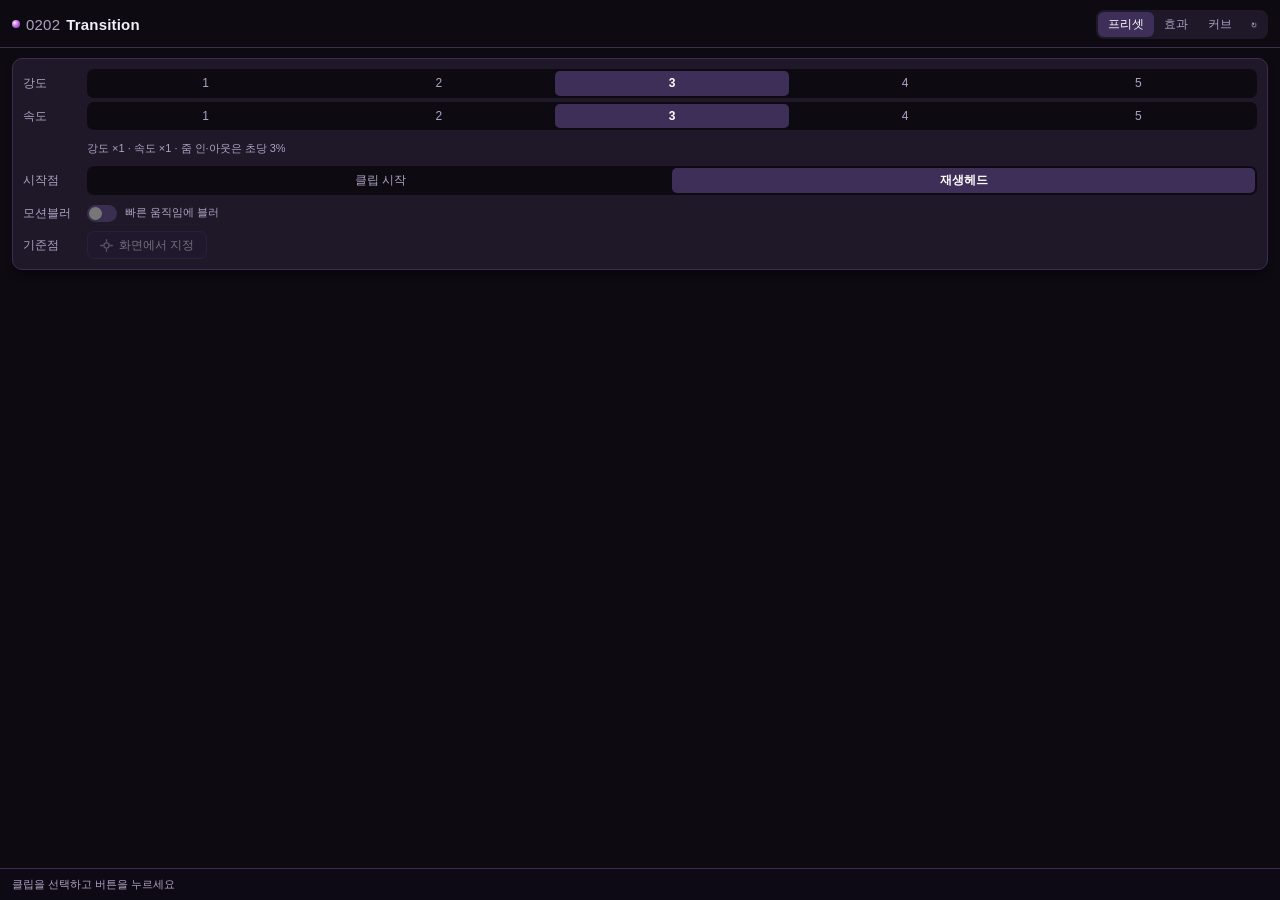
==== commit f0b00776: "0202Transition v1.1.28 (build) Co-Authored-By: Claude Opus 5.5 <noreply@anthropic.com> Claude-Sessio" ====
--- a/index.html
+++ b/index.html
@@ -50,8 +50,8 @@
         <span class="hint">빠른 움직임에 블러</span>
       </div>
       <div class="row hidden" id="zaRow">
-        <label>중심점</label>
-        <button class="zaBtn" id="zaPick" title="선택한 클립의 효과 중심점을 화면에서 지정"><svg class="apIcon" viewBox="0 0 16 16"><circle cx="8" cy="8" r="3.2" fill="none" stroke="currentColor" stroke-width="1.6"/><path d="M8 0.8V3.6M8 12.4V15.2M0.8 8H3.6M12.4 8H15.2" stroke="currentColor" stroke-width="1.6" stroke-linecap="round"/></svg><span>화면에서 지정</span></button><span class="hint" id="zaInfo"></span>
+        <label>기준점</label>
+        <button class="zaBtn" id="zaPick" title="선택한 클립의 효과 기준점을 화면에서 지정"><svg class="apIcon" viewBox="0 0 16 16"><circle cx="8" cy="8" r="3.2" fill="none" stroke="currentColor" stroke-width="1.6"/><path d="M8 0.8V3.6M8 12.4V15.2M0.8 8H3.6M12.4 8H15.2" stroke="currentColor" stroke-width="1.6" stroke-linecap="round"/></svg><span>화면에서 지정</span></button><span class="hint" id="zaInfo"></span>
       </div>
       </div>
      </div>
@@ -131,7 +131,7 @@
 
 <div id="zaModal" class="zaModal hidden">
   <div class="zaBox">
-    <div class="zaHead"><b>중심점 바꾸기</b><span>점을 드래그하거나 클릭하세요 · 선택한 클립의 효과가 이 지점을 중심으로 커지고 돌고 움직여요 · 효과를 넣기 전에 찍어도 돼요</span></div>
+    <div class="zaHead"><b>기준점 바꾸기</b><span>점을 드래그하거나 클릭하세요 · 선택한 클립의 효과가 이 지점을 중심으로 커지고 돌고 움직여요 · 효과를 넣기 전에 찍어도 돼요</span></div>
     <div class="zaFrame" id="zaFrame"><img id="zaImg" alt=""><i class="zaGuide v" id="zaGv"></i><i class="zaGuide h" id="zaGh"></i><i id="zaMark"></i></div>
     <div class="zaFoot"><button id="zaCenter" class="ghost">가운데로</button><button id="zaDone" class="primary">완료</button></div>
   </div>
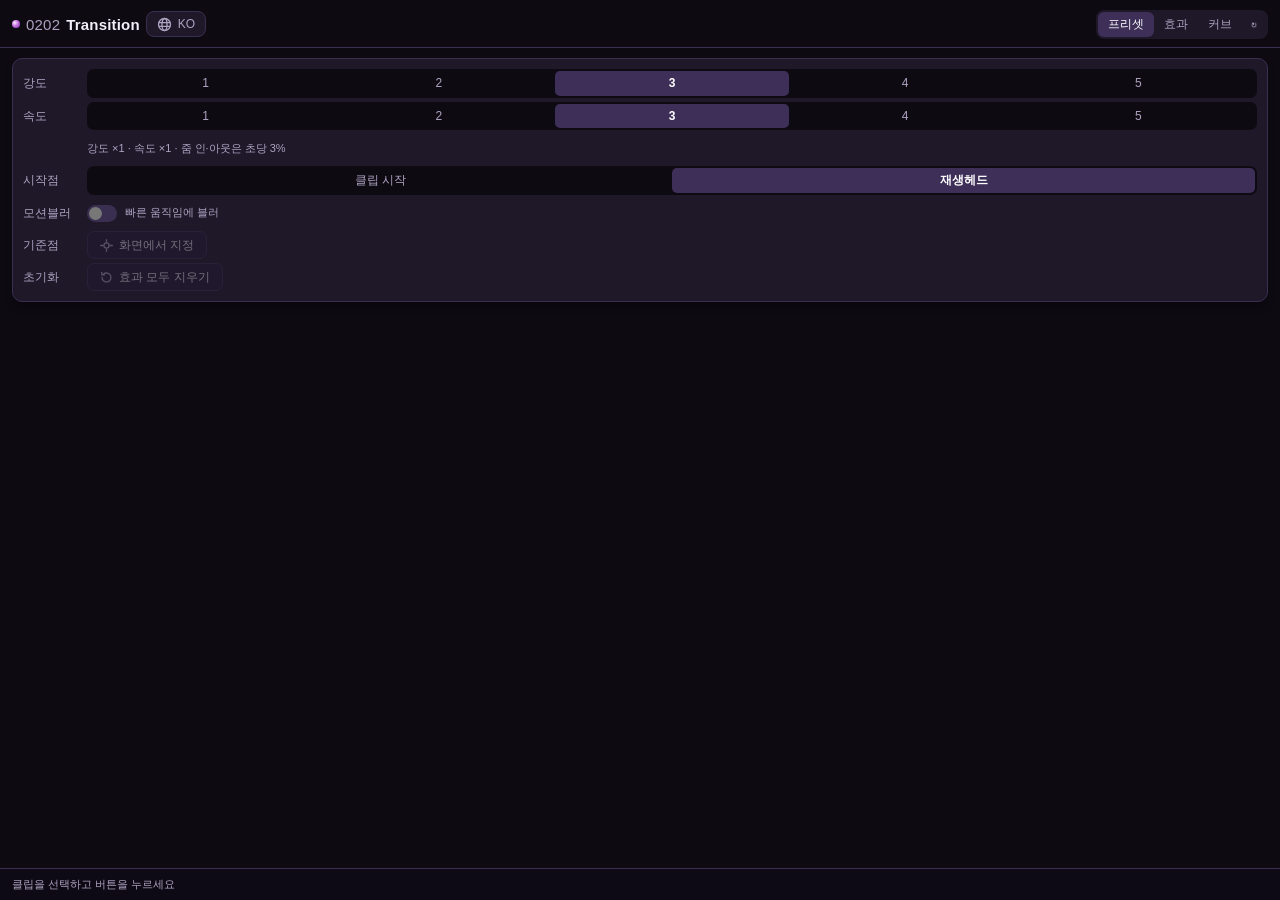
==== commit 719ac3f6: "0202Transition v1.1.29 (build) Co-Authored-By: Claude Opus 5.5 <noreply@anthropic.com> Claude-Sessio" ====
--- a/index.html
+++ b/index.html
@@ -52,6 +52,10 @@
       <div class="row hidden" id="zaRow">
         <label>기준점</label>
         <button class="zaBtn" id="zaPick" title="선택한 클립의 효과 기준점을 화면에서 지정"><svg class="apIcon" viewBox="0 0 16 16"><circle cx="8" cy="8" r="3.2" fill="none" stroke="currentColor" stroke-width="1.6"/><path d="M8 0.8V3.6M8 12.4V15.2M0.8 8H3.6M12.4 8H15.2" stroke="currentColor" stroke-width="1.6" stroke-linecap="round"/></svg><span>화면에서 지정</span></button><span class="hint" id="zaInfo"></span>
+      </div>
+      <div class="row hidden" id="rsRow">
+        <label>초기화</label>
+        <button class="zaBtn" id="fxReset" title="선택한 클립에 이 패널이 넣은 효과(변형·흐림·크롭 등)를 한 번에 지워요"><svg class="apIcon" viewBox="0 0 16 16"><path d="M2.5 8a5.5 5.5 0 1 0 1.7-4" fill="none" stroke="currentColor" stroke-width="1.6" stroke-linecap="round"/><path d="M2.2 1.6v3.2h3.2" fill="none" stroke="currentColor" stroke-width="1.6" stroke-linecap="round" stroke-linejoin="round"/></svg><span>효과 모두 지우기</span></button>
       </div>
       </div>
      </div>
--- a/css/style.css
+++ b/css/style.css
@@ -1 +1 @@
-:root{--bg:#0d0a12;--card:#1e1829;--card2:#2c2340;--line:#3a2f50;--text:#f3effa;--sub:#aea4c2;--gold:#dcaaf2;--purple:#9b4fd8;--purple-bg:#3a2156;--blue:#5b9bf0;--red:#e2725b}*{box-sizing:border-box;margin:0;padding:0}body,html{background:var(--bg);color:var(--text);font:12px/1.4 -apple-system,"Apple SD Gothic Neo",Pretendard,sans-serif}body,html{height:100%}body{display:flex;flex-direction:column;height:100vh;overflow:hidden;user-select:none;-webkit-user-select:none}button{font:inherit;color:inherit;background:0 0;border:0;cursor:pointer}header{flex:none;position:relative;z-index:5;background:var(--bg);padding:10px 12px 8px;display:flex;align-items:center;justify-content:space-between;gap:6px;border-bottom:1px solid var(--line)}.brand{flex:1 1 auto;min-width:0;overflow:hidden;white-space:nowrap;font-size:15px;letter-spacing:.2px;color:var(--sub);display:flex;align-items:center;gap:6px}.brand b{color:var(--text);font-weight:700}.brand .dot{width:8px;height:8px;border-radius:50%;background:radial-gradient(circle at 35% 35%,#fbe9ff,#c46ee0 45%,#6a2fb0)}.tabs{flex:0 0 auto;display:flex;background:var(--card);border-radius:8px;padding:2px}.tab{padding:4px 10px;white-space:nowrap;border-radius:6px;color:var(--sub)}.tab.on{background:#3d2f58;color:#fff}main{flex:1 1 auto;min-height:0;overflow-y:auto;padding:10px 12px 12px}#presetTop{flex:none;padding:10px 12px 0;background:var(--bg);position:relative;z-index:4}#presetTop .card{margin-bottom:0}#presetTop.hidden{display:none}.pane{display:none}.pane.on{display:block}.card{background:var(--card);border:1px solid var(--line);border-radius:10px;padding:10px;margin-bottom:10px}.opts .row{display:flex;align-items:center;gap:8px;min-height:28px}.opts .row+.row{margin-top:4px}.opts .row.wrap{align-items:flex-start}.opts .row.wrap label{padding-top:5px}.opts label{width:56px;flex-shrink:0;color:var(--sub)}.val{width:40px;text-align:right;color:var(--text);font-variant-numeric:tabular-nums}.hint{color:var(--sub);font-size:11px}input[type=range]{flex:1;-webkit-appearance:none;height:3px;background:var(--line);border-radius:2px}input[type=range]::-webkit-slider-thumb{-webkit-appearance:none;width:13px;height:13px;border-radius:50%;background:var(--gold);cursor:pointer}.seg{display:flex;background:var(--bg);border-radius:7px;padding:2px;flex:1}.seg button{flex:1;padding:4px 6px;border-radius:5px;color:var(--sub)}.seg button.on{background:#3d2f58;color:#fff;font-weight:600}.chips{display:flex;flex-wrap:wrap;gap:4px;flex:1}.chips button{padding:4px 9px;border-radius:12px;border:1px solid var(--line);color:var(--sub)}.chips button.on{border-color:var(--purple);background:var(--purple-bg);color:var(--text)}.toggle{width:30px;height:17px;border-radius:9px;background:var(--line);position:relative}.toggle i{position:absolute;top:2px;left:2px;width:13px;height:13px;border-radius:50%;background:#777;transition:.15s}.toggle.on{background:var(--purple)}.toggle.on i{left:15px;background:#fff}.cat{margin:12px 0 6px;display:flex;align-items:baseline;gap:6px}.cat h3{font-size:11px;letter-spacing:1.2px;color:var(--gold);font-weight:700}.cat span{color:var(--sub);font-size:11px}.grid{display:grid;grid-template-columns:repeat(auto-fill,minmax(140px,1fr));gap:6px}.pbtn{text-align:left;background:var(--card);border:1px solid var(--line);border-radius:9px;padding:7px 8px;display:flex;gap:8px;align-items:center;transition:border-color .1s,background .1s}.pbtn:hover{border-color:var(--purple);background:#3a2d52}.pbtn:active{transform:scale(.98)}.pbtn svg{flex-shrink:0;width:34px;height:24px}.pbtn b{display:block;font-weight:600;font-size:12px}.pbtn small{display:block;color:var(--sub);font-size:10px;margin-top:1px;white-space:nowrap;overflow:hidden;text-overflow:ellipsis}.pbtn .tx{min-width:0}.pbtn.busy{opacity:.5}.editor{padding:8px}.cvWrap{position:relative;border-radius:8px;overflow:hidden}#cv{width:100%;aspect-ratio:640/440;display:block;border-radius:8px;background:#120c1d;cursor:default}#phl{position:absolute;top:0;bottom:0;width:1px;margin-left:-.5px;background:rgba(176,96,230,.7);box-shadow:0 0 6px rgba(176,96,230,.6);pointer-events:none}.readout{margin-top:6px;color:var(--sub);font:11px/1 ui-monospace,Menlo,monospace;text-align:center}.preview{margin-top:8px;padding:0 6px}.track{position:relative;height:18px}.track::before{content:"";position:absolute;left:0;right:0;top:50%;border-top:1px dashed #4a3866}#ball{position:absolute;top:1px;width:16px;height:16px;margin-left:-8px;border-radius:50%;background:radial-gradient(circle at 35% 35%,#fbe9ff,#c46ee0 45%,#6a2fb0);box-shadow:0 0 10px rgba(190,100,230,.6)}.pad .padHead{display:flex;justify-content:space-between;align-items:baseline;margin-bottom:8px}.pad .padHead span{font-weight:600}.pad .padHead small{color:var(--sub);font-size:10px}.padRow{display:flex;flex-wrap:wrap;gap:6px}.cbtn{width:44px;height:44px;border-radius:9px;background:var(--card2);border:1px solid transparent;display:flex;align-items:center;justify-content:center;position:relative}.cbtn svg{width:30px;height:30px}.cbtn.on{border-color:#b45ad8;box-shadow:0 0 8px rgba(180,90,216,.35)}.cbtn.custom::after{content:"";position:absolute;top:4px;right:4px;width:5px;height:5px;border-radius:50%;background:var(--purple)}.cbtn.add{color:var(--sub);font-size:22px;font-weight:300}.cbtn:hover{background:#3a2d52}.saveRow{display:flex;gap:6px;margin-top:8px}.saveRow input{flex:1;background:var(--bg);border:1px solid var(--line);border-radius:6px;padding:5px 8px;color:var(--text);font:inherit;outline:0}.saveRow input:focus{border-color:var(--purple)}.saveRow button{padding:5px 10px;border-radius:6px;background:var(--purple)}.saveRow button.ghost{background:var(--card2)}.hidden{display:none!important}.primary,.secondary{width:100%;padding:10px;border-radius:9px;font-weight:600}.primary{background:linear-gradient(90deg,#8e3fd4,#c062d6);color:#fff;box-shadow:0 0 12px rgba(160,80,220,.35)}.primary:hover{filter:brightness(1.06)}.secondary{margin-top:6px;background:var(--card);border:1px solid var(--line);color:var(--sub);font-weight:500}.note{color:var(--sub);font-size:11px;margin-top:8px;line-height:1.5}footer{flex:none;padding:8px 12px;background:#0e0a15;border-top:1px solid var(--line);color:var(--sub);font-size:11px}footer.ok{color:#9fd49a}footer.err{color:var(--red)}.tab.reload{padding:4px 9px}.tab.reload:hover{color:var(--gold)}.padHead{display:flex;justify-content:space-between;align-items:baseline;margin-bottom:8px}.padHead span{font-weight:600}.padHead small{color:var(--sub);font-size:10px}.favGrid{display:grid;grid-template-columns:repeat(auto-fill,minmax(110px,1fr));gap:6px}.fbtn{text-align:left;background:var(--card2);border:1px solid var(--line);border-radius:8px;padding:7px 8px}.fbtn:hover{border-color:var(--purple);background:#3a2d52}.fbtn b{display:block;font-weight:600;font-size:12px;white-space:nowrap;overflow:hidden;text-overflow:ellipsis}.fbtn small{color:var(--sub);font-size:10px}.fbtn.audio small{color:var(--blue)}.fbtn.busy{opacity:.5;pointer-events:none}.search{width:100%;background:var(--bg);border:1px solid var(--line);border-radius:6px;padding:6px 8px;color:var(--text);font:inherit;outline:0;margin-bottom:6px}.search:focus{border-color:var(--purple)}.fxList{max-height:260px;overflow-y:auto}.fxRow{display:flex;align-items:center;gap:6px;padding:4px 2px;border-bottom:1px solid var(--line)}.fxRow span{flex:1;min-width:0;white-space:nowrap;overflow:hidden;text-overflow:ellipsis}.fxRow small{color:var(--sub);font-size:10px}.fxRow small.audio{color:var(--blue)}.fxRow button{color:var(--sub);font-size:14px;width:22px}.fxRow button.on{color:var(--gold)}.when{margin:8px 0 4px;color:var(--sub);font-size:10px;letter-spacing:.3px}.when::before{content:"";display:inline-block;width:6px;height:6px;border-radius:50%;background:var(--purple);margin-right:5px;vertical-align:1px}.famList{display:grid;grid-template-columns:repeat(auto-fill,minmax(150px,1fr));gap:6px}.fam{display:flex;align-items:center;gap:6px;background:var(--card);border:1px solid var(--line);border-radius:9px;padding:6px 6px 6px 9px}.fam.wide{grid-column:1/-1}.fname{flex:1 1 auto;min-width:0}.fname b{display:block;font-weight:700;font-size:12px;word-break:keep-all}.fname small{display:block;color:var(--sub);font-size:10px;margin-top:1px;letter-spacing:.2px;word-break:keep-all}.fname i{display:block;font-style:normal;color:var(--sub);font-size:10px;margin-top:2px;white-space:nowrap;overflow:hidden;text-overflow:ellipsis}.vars{flex:0 0 auto;display:grid;grid-template-columns:repeat(2,40px);gap:3px}.vars.many{grid-template-columns:repeat(4,48px)}.vbtn{display:flex;flex-direction:column;align-items:center;gap:2px;padding:5px 2px 4px;background:var(--card2);border:1px solid transparent;border-radius:7px}.vbtn:hover{border-color:var(--purple);background:#3a2d52}.vbtn:active{transform:scale(.97)}.vbtn.busy{opacity:.5}.vbtn svg{width:26px;height:18px}.vbtn span{font-size:10px;color:var(--text);white-space:nowrap}.vars.one{grid-template-columns:40px}.fam{height:68px}.fname{overflow:hidden;max-height:56px}.fam.dpadCard{height:auto}.vars.dpad{grid-template-columns:repeat(3,30px);grid-template-rows:repeat(3,26px);gap:2px}.vars.dpad .vbtn{padding:0;justify-content:center}.vars.dpad .vbtn svg{width:22px;height:18px}.vars.dpad .vbtn span{display:none}.dmid{grid-area:2/2;display:flex;align-items:center;justify-content:center;color:var(--sub);font-size:10px}.fam.dpadCard{flex-direction:column;align-items:stretch;gap:4px;padding:8px 9px}.fam.dpadCard .fname{max-height:none}.fam.dpadCard .vars.dpad{align-self:center}.famList+.famList{margin-top:6px}.track .mk{position:absolute;top:3px;width:2px;height:12px;margin-left:-1px;border-radius:1px;background:#5a4a72}#ball{z-index:1}.stickyOpts{box-shadow:0 6px 10px -4px rgba(0,0,0,.55)}.vars.three{grid-template-columns:repeat(3,34px)}.vars.three .vbtn svg{width:24px}#tab-curve .primary{background:linear-gradient(90deg,#8e3fd4,#c062d6);color:#fff;box-shadow:0 0 12px rgba(160,80,220,.35)}.fam{box-shadow:0 1px 0 rgba(255,255,255,.03) inset}.vbtn{border-color:rgba(255,255,255,.04)}.fname i,.fname small{color:var(--sub)}.vbtn .ic{display:flex;font-style:normal}.vbtn .ic.hov{display:none}.vbtn:hover .ic.hov{display:flex}.vbtn:hover .ic.rest{display:none}.threeCard .fname b{font-size:11px}.threeCard .fname small{white-space:nowrap;overflow:hidden;text-overflow:ellipsis}.fxIntro{position:relative;margin:0 0 10px;padding:10px 12px;border-radius:10px;background:linear-gradient(135deg,rgba(142,63,212,.22),rgba(192,98,214,.12));border:1px solid rgba(180,90,216,.35);display:flex;flex-direction:column;gap:3px}.fxIntro b{font-size:12px;color:#fff;margin-bottom:2px;padding-right:20px}.fxIntro span{font-size:11px;color:var(--sub)}.fxIntro em{font-style:normal;color:var(--gold)}.fxIntro.hidden{display:none}.fxIntroX{position:absolute;top:6px;right:8px;color:var(--sub);font-size:12px;padding:2px 4px}.fxIntroX:hover{color:#fff}.fxIntroNever{align-self:flex-end;margin-top:4px;font-size:10px;color:var(--sub);text-decoration:underline}.fxIntroNever:hover{color:#fff}.fbtn{position:relative}.favDel{position:absolute;top:50%;right:8px;transform:translateY(-50%);padding:4px 10px;border-radius:6px;background:#e2565b;color:#fff;font-size:11px;font-weight:700;box-shadow:0 2px 8px rgba(0,0,0,.4);cursor:pointer}.favDel:hover{background:#f06a6f}::-webkit-scrollbar{width:8px;height:8px}::-webkit-scrollbar-track{background:var(--bg)}::-webkit-scrollbar-thumb{background:#2f2642;border-radius:4px;border:2px solid var(--bg)}::-webkit-scrollbar-thumb:hover{background:#4a3b66}::-webkit-scrollbar-corner{background:var(--bg)}html{scrollbar-color:#2f2642 var(--bg)}.fam{position:relative}.famBadge{position:absolute;top:-7px;left:8px;z-index:2;font-size:9px;line-height:1;padding:2px 6px;border-radius:8px;background:#3a2156;border:1px solid rgba(180,90,216,.55);color:#f0d8ff;cursor:pointer;white-space:nowrap}.famBadge:hover{background:rgba(155,79,216,.55);color:#fff}.famList{row-gap:11px}.famList+.famList{margin-top:11px}.famBadge.on{background:linear-gradient(90deg,#8e3fd4,#c062d6);border-color:#e2b6f4;color:#fff;font-weight:700;box-shadow:0 0 8px rgba(190,100,230,.6)}.famBadge.ghost{display:none;background:#241b33;border-color:#4a3b66;color:var(--sub);font-weight:400}.fam:hover .famBadge.ghost{display:block}.famBadge.ghost:hover{color:#fff;border-color:var(--purple);background:#3a2156}.fbtn.k-vt small,.fxRow small.k-vt{color:#e2b6f4}.row.hidden,.zaModal.hidden,.zaReset.hidden{display:none}.zaBtn{padding:5px 10px;border-radius:7px;background:#3a2156;border:1px solid rgba(180,90,216,.55);color:#fff;font-size:11px;white-space:nowrap}.zaBtn:hover{background:#4a2a6e}.zaReset{color:var(--sub);font-size:11px;padding:2px 6px}.zaReset:hover{color:#fff}.zaModal{position:fixed;inset:0;z-index:50;background:rgba(6,4,10,.78);display:flex;align-items:center;justify-content:center;padding:12px}.zaBox{width:100%;max-width:560px;background:var(--card);border:1px solid var(--line);border-radius:12px;padding:10px;display:flex;flex-direction:column;gap:8px}.zaHead b{display:block;font-size:13px}.zaHead span{font-size:11px;color:var(--sub)}.zaFrame{position:relative;border-radius:8px;overflow:hidden;background:#000;cursor:crosshair;line-height:0}.zaFrame{align-self:center}.zaFrame img{display:block;max-width:100%;max-height:62vh;width:auto;height:auto}#zaMark{position:absolute;width:26px;height:26px;margin:-13px 0 0 -13px;border:2px solid #fff;border-radius:50%;box-shadow:0 0 0 2px rgba(155,79,216,.9),0 0 10px rgba(0,0,0,.6);pointer-events:none}#zaMark::after,#zaMark::before{content:"";position:absolute;background:#fff}#zaMark::before{left:50%;top:-8px;bottom:-8px;width:2px;margin-left:-1px}#zaMark::after{top:50%;left:-8px;right:-8px;height:2px;margin-top:-1px}.zaFoot{display:flex;justify-content:flex-end;gap:6px}.zaFoot button{padding:6px 14px;border-radius:7px;font-size:12px}.zaFoot .ghost{border:1px solid var(--line);color:var(--sub)}.zaFoot button{width:auto;flex:none;white-space:nowrap}.zaBtn.off,.zaBtn:disabled{opacity:.4;cursor:default;background:#241b33;border-color:var(--line)}#zaInfo.hidden,.zaBtn.hidden{display:none}.apIcon{width:13px;height:13px;color:#e2b6f4;flex:none}.zaBtn.off .apIcon,.zaBtn:disabled .apIcon{color:var(--sub)}#zaMark{border-radius:50%;width:18px;height:18px;margin:-9px 0 0 -9px;border:2px solid #fff;box-shadow:0 0 0 1px rgba(0,0,0,.6),0 0 8px rgba(0,0,0,.5);background:0 0}#zaMark::before{left:50%;top:-9px;bottom:-9px;width:2px;margin-left:-1px;background:0 0;border-top:6px solid #fff;border-bottom:6px solid #fff;box-sizing:border-box}#zaMark::after{top:50%;left:-9px;right:-9px;height:2px;margin-top:-1px;background:0 0;border-left:6px solid #fff;border-right:6px solid #fff;box-sizing:border-box}.optGrid{display:grid;grid-template-columns:1fr;row-gap:4px}.optCol{display:flex;flex-direction:column;gap:4px;min-width:0}.optCol .row+.row{margin-top:0}.zaBtn{display:inline-flex;align-items:center;gap:6px;height:28px;padding:0 12px;border-radius:7px;background:var(--bg);border:1px solid var(--line);color:var(--text);font-size:12px;flex:none}.zaBtn:hover:not(:disabled){border-color:var(--purple);background:#2a1d3d}.zaBtn:disabled .apIcon{color:var(--sub)}.zaFrame.loading{width:min(640px,100%);min-height:180px;aspect-ratio:16/9;display:flex;flex-direction:column;gap:12px;align-items:center;justify-content:center;cursor:progress}.zaFrame.loading::before{content:"";width:28px;height:28px;border-radius:50%;border:3px solid rgba(255,255,255,.12);border-top-color:var(--purple);animation:zaSpin .8s linear infinite;will-change:transform}@keyframes zaSpin{to{transform:rotate(360deg)}}.zaFrame.loading::after{content:"화면 불러오는 중…";color:var(--sub);font-size:12px;line-height:1.4}.zaFrame.loading #zaMark,.zaFrame.loading img{display:none}.zaGuide{position:absolute;pointer-events:none;opacity:.35;transition:opacity .12s,background-color .12s}.zaGuide.v{left:50%;top:0;bottom:0;width:0;border-left:1px dashed rgba(255,255,255,.8)}.zaGuide.h{top:50%;left:0;right:0;height:0;border-top:1px dashed rgba(255,255,255,.8)}.zaGuide.on{opacity:1;border-color:var(--purple);border-style:solid}.zaFrame.loading .zaGuide{display:none}+:root{--bg:#0d0a12;--card:#1e1829;--card2:#2c2340;--line:#3a2f50;--text:#f3effa;--sub:#aea4c2;--gold:#dcaaf2;--purple:#9b4fd8;--purple-bg:#3a2156;--blue:#5b9bf0;--red:#e2725b}*{box-sizing:border-box;margin:0;padding:0}body,html{background:var(--bg);color:var(--text);font:12px/1.4 -apple-system,"Apple SD Gothic Neo",Pretendard,sans-serif}body,html{height:100%}body{display:flex;flex-direction:column;height:100vh;overflow:hidden;user-select:none;-webkit-user-select:none}button{font:inherit;color:inherit;background:0 0;border:0;cursor:pointer}header{flex:none;position:relative;z-index:5;background:var(--bg);padding:10px 12px 8px;display:flex;align-items:center;justify-content:space-between;gap:6px;border-bottom:1px solid var(--line)}.brand{flex:0 0 auto;min-width:0;overflow:hidden;white-space:nowrap;font-size:15px;letter-spacing:.2px;color:var(--sub);display:flex;align-items:center;gap:6px}.brand b{color:var(--text);font-weight:700}.brand .dot{width:8px;height:8px;border-radius:50%;background:radial-gradient(circle at 35% 35%,#fbe9ff,#c46ee0 45%,#6a2fb0)}.tabs{flex:0 0 auto;display:flex;background:var(--card);border-radius:8px;padding:2px}.tab{padding:4px 10px;white-space:nowrap;border-radius:6px;color:var(--sub)}.tab.on{background:#3d2f58;color:#fff}main{flex:1 1 auto;min-height:0;overflow-y:auto;padding:10px 12px 12px}#presetTop{flex:none;padding:10px 12px 0;background:var(--bg);position:relative;z-index:4}#presetTop .card{margin-bottom:0}#presetTop.hidden{display:none}.pane{display:none}.pane.on{display:block}.card{background:var(--card);border:1px solid var(--line);border-radius:10px;padding:10px;margin-bottom:10px}.opts .row{display:flex;align-items:center;gap:8px;min-height:28px}.opts .row+.row{margin-top:4px}.opts .row.wrap{align-items:flex-start}.opts .row.wrap label{padding-top:5px}.opts label{width:56px;flex-shrink:0;color:var(--sub)}.val{width:40px;text-align:right;color:var(--text);font-variant-numeric:tabular-nums}.hint{color:var(--sub);font-size:11px}input[type=range]{flex:1;-webkit-appearance:none;height:3px;background:var(--line);border-radius:2px}input[type=range]::-webkit-slider-thumb{-webkit-appearance:none;width:13px;height:13px;border-radius:50%;background:var(--gold);cursor:pointer}.seg{display:flex;background:var(--bg);border-radius:7px;padding:2px;flex:1}.seg button{flex:1;padding:4px 6px;border-radius:5px;color:var(--sub)}.seg button.on{background:#3d2f58;color:#fff;font-weight:600}.chips{display:flex;flex-wrap:wrap;gap:4px;flex:1}.chips button{padding:4px 9px;border-radius:12px;border:1px solid var(--line);color:var(--sub)}.chips button.on{border-color:var(--purple);background:var(--purple-bg);color:var(--text)}.toggle{width:30px;height:17px;border-radius:9px;background:var(--line);position:relative}.toggle i{position:absolute;top:2px;left:2px;width:13px;height:13px;border-radius:50%;background:#777;transition:.15s}.toggle.on{background:var(--purple)}.toggle.on i{left:15px;background:#fff}.cat{margin:12px 0 6px;display:flex;align-items:baseline;gap:6px}.cat h3{font-size:11px;letter-spacing:1.2px;color:var(--gold);font-weight:700}.cat span{color:var(--sub);font-size:11px}.grid{display:grid;grid-template-columns:repeat(auto-fill,minmax(140px,1fr));gap:6px}.pbtn{text-align:left;background:var(--card);border:1px solid var(--line);border-radius:9px;padding:7px 8px;display:flex;gap:8px;align-items:center;transition:border-color .1s,background .1s}.pbtn:hover{border-color:var(--purple);background:#3a2d52}.pbtn:active{transform:scale(.98)}.pbtn svg{flex-shrink:0;width:34px;height:24px}.pbtn b{display:block;font-weight:600;font-size:12px}.pbtn small{display:block;color:var(--sub);font-size:10px;margin-top:1px;white-space:nowrap;overflow:hidden;text-overflow:ellipsis}.pbtn .tx{min-width:0}.pbtn.busy{opacity:.5}.editor{padding:8px}.cvWrap{position:relative;border-radius:8px;overflow:hidden}#cv{width:100%;aspect-ratio:640/440;display:block;border-radius:8px;background:#120c1d;cursor:default}#phl{position:absolute;top:0;bottom:0;width:1px;margin-left:-.5px;background:rgba(176,96,230,.7);box-shadow:0 0 6px rgba(176,96,230,.6);pointer-events:none}.readout{margin-top:6px;color:var(--sub);font:11px/1 ui-monospace,Menlo,monospace;text-align:center}.preview{margin-top:8px;padding:0 6px}.track{position:relative;height:18px}.track::before{content:"";position:absolute;left:0;right:0;top:50%;border-top:1px dashed #4a3866}#ball{position:absolute;top:1px;width:16px;height:16px;margin-left:-8px;border-radius:50%;background:radial-gradient(circle at 35% 35%,#fbe9ff,#c46ee0 45%,#6a2fb0);box-shadow:0 0 10px rgba(190,100,230,.6)}.pad .padHead{display:flex;justify-content:space-between;align-items:baseline;margin-bottom:8px}.pad .padHead span{font-weight:600}.pad .padHead small{color:var(--sub);font-size:10px}.padRow{display:flex;flex-wrap:wrap;gap:6px}.cbtn{width:44px;height:44px;border-radius:9px;background:var(--card2);border:1px solid transparent;display:flex;align-items:center;justify-content:center;position:relative}.cbtn svg{width:30px;height:30px}.cbtn.on{border-color:#b45ad8;box-shadow:0 0 8px rgba(180,90,216,.35)}.cbtn.custom::after{content:"";position:absolute;top:4px;right:4px;width:5px;height:5px;border-radius:50%;background:var(--purple)}.cbtn.add{color:var(--sub);font-size:22px;font-weight:300}.cbtn:hover{background:#3a2d52}.saveRow{display:flex;gap:6px;margin-top:8px}.saveRow input{flex:1;background:var(--bg);border:1px solid var(--line);border-radius:6px;padding:5px 8px;color:var(--text);font:inherit;outline:0}.saveRow input:focus{border-color:var(--purple)}.saveRow button{padding:5px 10px;border-radius:6px;background:var(--purple)}.saveRow button.ghost{background:var(--card2)}.hidden{display:none!important}.primary,.secondary{width:100%;padding:10px;border-radius:9px;font-weight:600}.primary{background:linear-gradient(90deg,#8e3fd4,#c062d6);color:#fff;box-shadow:0 0 12px rgba(160,80,220,.35)}.primary:hover{filter:brightness(1.06)}.secondary{margin-top:6px;background:var(--card);border:1px solid var(--line);color:var(--sub);font-weight:500}.note{color:var(--sub);font-size:11px;margin-top:8px;line-height:1.5}footer{flex:none;padding:8px 12px;background:#0e0a15;border-top:1px solid var(--line);color:var(--sub);font-size:11px}footer.ok{color:#9fd49a}footer.err{color:var(--red)}.tab.reload{padding:4px 9px}.tab.reload:hover{color:var(--gold)}.padHead{display:flex;justify-content:space-between;align-items:baseline;margin-bottom:8px}.padHead span{font-weight:600}.padHead small{color:var(--sub);font-size:10px}.favGrid{display:grid;grid-template-columns:repeat(auto-fill,minmax(110px,1fr));gap:6px}.fbtn{text-align:left;background:var(--card2);border:1px solid var(--line);border-radius:8px;padding:7px 8px}.fbtn:hover{border-color:var(--purple);background:#3a2d52}.fbtn b{display:block;font-weight:600;font-size:12px;white-space:nowrap;overflow:hidden;text-overflow:ellipsis}.fbtn small{color:var(--sub);font-size:10px}.fbtn.audio small{color:var(--blue)}.fbtn.busy{opacity:.5;pointer-events:none}.search{width:100%;background:var(--bg);border:1px solid var(--line);border-radius:6px;padding:6px 8px;color:var(--text);font:inherit;outline:0;margin-bottom:6px}.search:focus{border-color:var(--purple)}.fxList{max-height:260px;overflow-y:auto}.fxRow{display:flex;align-items:center;gap:6px;padding:4px 2px;border-bottom:1px solid var(--line)}.fxRow span{flex:1;min-width:0;white-space:nowrap;overflow:hidden;text-overflow:ellipsis}.fxRow small{color:var(--sub);font-size:10px}.fxRow small.audio{color:var(--blue)}.fxRow button{color:var(--sub);font-size:14px;width:22px}.fxRow button.on{color:var(--gold)}.when{margin:8px 0 4px;color:var(--sub);font-size:10px;letter-spacing:.3px}.when::before{content:"";display:inline-block;width:6px;height:6px;border-radius:50%;background:var(--purple);margin-right:5px;vertical-align:1px}.famList{display:grid;grid-template-columns:repeat(auto-fill,minmax(150px,1fr));gap:6px}.fam{display:flex;align-items:center;gap:6px;background:var(--card);border:1px solid var(--line);border-radius:9px;padding:6px 6px 6px 9px}.fam.wide{grid-column:1/-1}.fname{flex:1 1 auto;min-width:0}.fname b{display:block;font-weight:700;font-size:12px;word-break:keep-all}.fname small{display:block;color:var(--sub);font-size:10px;margin-top:1px;letter-spacing:.2px;word-break:keep-all}.fname i{display:block;font-style:normal;color:var(--sub);font-size:10px;margin-top:2px;white-space:nowrap;overflow:hidden;text-overflow:ellipsis}.vars{flex:0 0 auto;display:grid;grid-template-columns:repeat(2,40px);gap:3px}.vars.many{grid-template-columns:repeat(4,48px)}.vbtn{display:flex;flex-direction:column;align-items:center;gap:2px;padding:5px 2px 4px;background:var(--card2);border:1px solid transparent;border-radius:7px}.vbtn:hover{border-color:var(--purple);background:#3a2d52}.vbtn:active{transform:scale(.97)}.vbtn.busy{opacity:.5}.vbtn svg{width:26px;height:18px}.vbtn span{font-size:10px;color:var(--text);white-space:nowrap}.vars.one{grid-template-columns:40px}.fam{height:68px}.fname{overflow:hidden;max-height:56px}.fam.dpadCard{height:auto}.vars.dpad{grid-template-columns:repeat(3,30px);grid-template-rows:repeat(3,26px);gap:2px}.vars.dpad .vbtn{padding:0;justify-content:center}.vars.dpad .vbtn svg{width:22px;height:18px}.vars.dpad .vbtn span{display:none}.dmid{grid-area:2/2;display:flex;align-items:center;justify-content:center;color:var(--sub);font-size:10px}.fam.dpadCard{flex-direction:column;align-items:stretch;gap:4px;padding:8px 9px}.fam.dpadCard .fname{max-height:none}.fam.dpadCard .vars.dpad{align-self:center}.famList+.famList{margin-top:6px}.track .mk{position:absolute;top:3px;width:2px;height:12px;margin-left:-1px;border-radius:1px;background:#5a4a72}#ball{z-index:1}.stickyOpts{box-shadow:0 6px 10px -4px rgba(0,0,0,.55)}.vars.three{grid-template-columns:repeat(3,34px)}.vars.three .vbtn svg{width:24px}#tab-curve .primary{background:linear-gradient(90deg,#8e3fd4,#c062d6);color:#fff;box-shadow:0 0 12px rgba(160,80,220,.35)}.fam{box-shadow:0 1px 0 rgba(255,255,255,.03) inset}.vbtn{border-color:rgba(255,255,255,.04)}.fname i,.fname small{color:var(--sub)}.vbtn .ic{display:flex;font-style:normal}.vbtn .ic.hov{display:none}.vbtn:hover .ic.hov{display:flex}.vbtn:hover .ic.rest{display:none}.threeCard .fname b{font-size:11px}.threeCard .fname small{white-space:nowrap;overflow:hidden;text-overflow:ellipsis}.fxIntro{position:relative;margin:0 0 10px;padding:10px 12px;border-radius:10px;background:linear-gradient(135deg,rgba(142,63,212,.22),rgba(192,98,214,.12));border:1px solid rgba(180,90,216,.35);display:flex;flex-direction:column;gap:3px}.fxIntro b{font-size:12px;color:#fff;margin-bottom:2px;padding-right:20px}.fxIntro span{font-size:11px;color:var(--sub)}.fxIntro em{font-style:normal;color:var(--gold)}.fxIntro.hidden{display:none}.fxIntroX{position:absolute;top:6px;right:8px;color:var(--sub);font-size:12px;padding:2px 4px}.fxIntroX:hover{color:#fff}.fxIntroNever{align-self:flex-end;margin-top:4px;font-size:10px;color:var(--sub);text-decoration:underline}.fxIntroNever:hover{color:#fff}.fbtn{position:relative}.favDel{position:absolute;top:50%;right:8px;transform:translateY(-50%);padding:4px 10px;border-radius:6px;background:#e2565b;color:#fff;font-size:11px;font-weight:700;box-shadow:0 2px 8px rgba(0,0,0,.4);cursor:pointer}.favDel:hover{background:#f06a6f}::-webkit-scrollbar{width:8px;height:8px}::-webkit-scrollbar-track{background:var(--bg)}::-webkit-scrollbar-thumb{background:#2f2642;border-radius:4px;border:2px solid var(--bg)}::-webkit-scrollbar-thumb:hover{background:#4a3b66}::-webkit-scrollbar-corner{background:var(--bg)}html{scrollbar-color:#2f2642 var(--bg)}.fam{position:relative}.famBadge{position:absolute;top:-7px;left:8px;z-index:2;font-size:9px;line-height:1;padding:2px 6px;border-radius:8px;background:#3a2156;border:1px solid rgba(180,90,216,.55);color:#f0d8ff;cursor:pointer;white-space:nowrap}.famBadge:hover{background:rgba(155,79,216,.55);color:#fff}.famList{row-gap:11px}.famList+.famList{margin-top:11px}.famBadge.on{background:linear-gradient(90deg,#8e3fd4,#c062d6);border-color:#e2b6f4;color:#fff;font-weight:700;box-shadow:0 0 8px rgba(190,100,230,.6)}.famBadge.ghost{display:none;background:#241b33;border-color:#4a3b66;color:var(--sub);font-weight:400}.fam:hover .famBadge.ghost{display:block}.famBadge.ghost:hover{color:#fff;border-color:var(--purple);background:#3a2156}.fbtn.k-vt small,.fxRow small.k-vt{color:#e2b6f4}.row.hidden,.zaModal.hidden,.zaReset.hidden{display:none}.zaBtn{padding:5px 10px;border-radius:7px;background:#3a2156;border:1px solid rgba(180,90,216,.55);color:#fff;font-size:11px;white-space:nowrap}.zaBtn:hover{background:#4a2a6e}.zaReset{color:var(--sub);font-size:11px;padding:2px 6px}.zaReset:hover{color:#fff}.zaModal{position:fixed;inset:0;z-index:50;background:rgba(6,4,10,.78);display:flex;align-items:center;justify-content:center;padding:12px}.zaBox{width:100%;max-width:560px;background:var(--card);border:1px solid var(--line);border-radius:12px;padding:10px;display:flex;flex-direction:column;gap:8px}.zaHead b{display:block;font-size:13px}.zaHead span{font-size:11px;color:var(--sub)}.zaFrame{position:relative;border-radius:8px;overflow:hidden;background:#000;cursor:crosshair;line-height:0}.zaFrame{align-self:center}.zaFrame img{display:block;max-width:100%;max-height:62vh;width:auto;height:auto}#zaMark{position:absolute;width:26px;height:26px;margin:-13px 0 0 -13px;border:2px solid #fff;border-radius:50%;box-shadow:0 0 0 2px rgba(155,79,216,.9),0 0 10px rgba(0,0,0,.6);pointer-events:none}#zaMark::after,#zaMark::before{content:"";position:absolute;background:#fff}#zaMark::before{left:50%;top:-8px;bottom:-8px;width:2px;margin-left:-1px}#zaMark::after{top:50%;left:-8px;right:-8px;height:2px;margin-top:-1px}.zaFoot{display:flex;justify-content:flex-end;gap:6px}.zaFoot button{padding:6px 14px;border-radius:7px;font-size:12px}.zaFoot .ghost{border:1px solid var(--line);color:var(--sub)}.zaFoot button{width:auto;flex:none;white-space:nowrap}.zaBtn.off,.zaBtn:disabled{opacity:.4;cursor:default;background:#241b33;border-color:var(--line)}#zaInfo.hidden,.zaBtn.hidden{display:none}.apIcon{width:13px;height:13px;color:#e2b6f4;flex:none}.zaBtn.off .apIcon,.zaBtn:disabled .apIcon{color:var(--sub)}#zaMark{border-radius:50%;width:18px;height:18px;margin:-9px 0 0 -9px;border:2px solid #fff;box-shadow:0 0 0 1px rgba(0,0,0,.6),0 0 8px rgba(0,0,0,.5);background:0 0}#zaMark::before{left:50%;top:-9px;bottom:-9px;width:2px;margin-left:-1px;background:0 0;border-top:6px solid #fff;border-bottom:6px solid #fff;box-sizing:border-box}#zaMark::after{top:50%;left:-9px;right:-9px;height:2px;margin-top:-1px;background:0 0;border-left:6px solid #fff;border-right:6px solid #fff;box-sizing:border-box}.optGrid{display:grid;grid-template-columns:1fr;row-gap:4px}.optCol{display:flex;flex-direction:column;gap:4px;min-width:0}.optCol .row+.row{margin-top:0}.zaBtn{display:inline-flex;align-items:center;gap:6px;height:28px;padding:0 12px;border-radius:7px;background:var(--bg);border:1px solid var(--line);color:var(--text);font-size:12px;flex:none}.zaBtn:hover:not(:disabled){border-color:var(--purple);background:#2a1d3d}.zaBtn:disabled .apIcon{color:var(--sub)}.zaFrame.loading{width:min(640px,100%);min-height:180px;aspect-ratio:16/9;display:flex;flex-direction:column;gap:12px;align-items:center;justify-content:center;cursor:progress}.zaFrame.loading::before{content:"";width:28px;height:28px;border-radius:50%;border:3px solid rgba(255,255,255,.12);border-top-color:var(--purple);animation:zaSpin .8s linear infinite;will-change:transform}@keyframes zaSpin{to{transform:rotate(360deg)}}.zaFrame.loading::after{content:"화면 불러오는 중…";color:var(--sub);font-size:12px;line-height:1.4}.zaFrame.loading #zaMark,.zaFrame.loading img{display:none}.zaGuide{position:absolute;pointer-events:none;opacity:.35;transition:opacity .12s,background-color .12s}.zaGuide.v{left:50%;top:0;bottom:0;width:0;border-left:1px dashed rgba(255,255,255,.8)}.zaGuide.h{top:50%;left:0;right:0;height:0;border-top:1px dashed rgba(255,255,255,.8)}.zaGuide.on{opacity:1;border-color:var(--purple);border-style:solid}.zaFrame.loading .zaGuide{display:none}body.en .fname small{display:none}.langPick{position:relative;flex:0 0 auto;margin-right:auto}@media (max-width:380px){.langBtn span{display:none}.langBtn{padding:0 5px;height:24px}header{gap:4px;padding-left:8px;padding-right:8px}.brand{font-size:13px;gap:4px}.tab{padding-left:7px;padding-right:7px}}.langBtn{display:inline-flex;align-items:center;gap:6px;height:26px;padding:0 10px;border-radius:8px;background:var(--card);border:1px solid var(--line);color:var(--sub);font-size:12px;cursor:pointer}.langBtn:hover{color:var(--text);border-color:var(--purple)}.langMenu{position:absolute;top:30px;left:0;z-index:50;min-width:110px;padding:4px;border-radius:8px;background:var(--card);border:1px solid var(--line);box-shadow:0 6px 18px rgba(0,0,0,.45)}.langMenu button{display:block;width:100%;text-align:left;padding:6px 10px;border-radius:6px;border:0;background:0 0;color:var(--text);font-size:12px;cursor:pointer}.langMenu button:hover{background:rgba(155,79,216,.18)}.langMenu button.on{color:var(--gold);font-weight:700}.langMenu button.on::after{content:" ✓"}
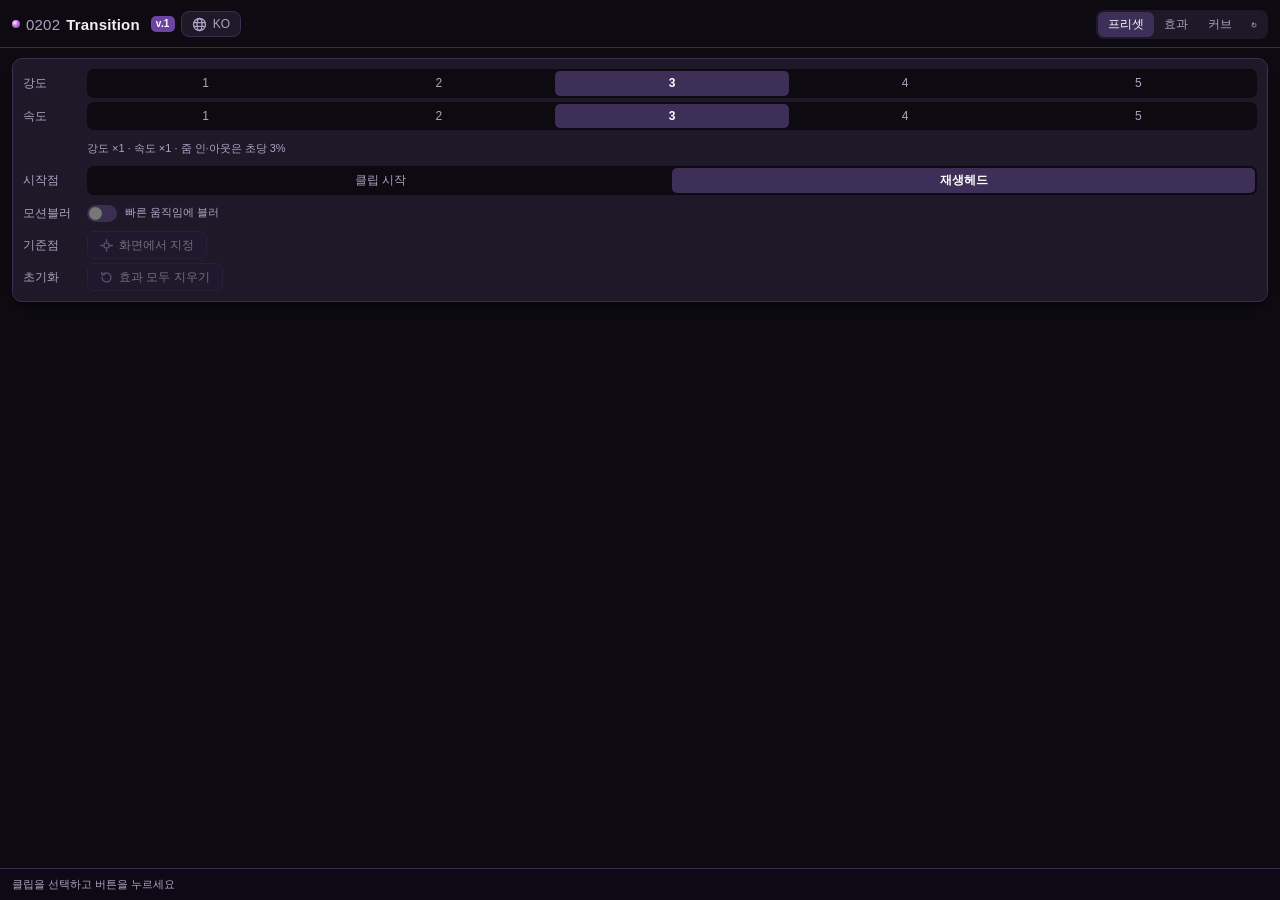
==== commit c50915d5: "무료 버전 상단 이름 옆에 v.1 표시 Co-Authored-By: Claude Opus 5.5 <noreply@anthropic.com> Claude-Session: https:" ====
--- a/index.html
+++ b/index.html
@@ -7,7 +7,7 @@
 </head>
 <body>
 <header>
-  <div class="brand"><span class="dot"></span>0202<b>Transition</b></div>
+  <div class="brand"><span class="dot"></span>0202<b>Transition</b><i class="verTag" style="font-style:normal;font-size:10px;font-weight:700;color:#fff;background:#6c45a0;border-radius:5px;padding:1px 5px;margin-left:5px;vertical-align:middle">v.1</i></div>
   <nav class="tabs">
     <button class="tab on" data-tab="preset">프리셋</button>
     <button class="tab" data-tab="fx">효과</button>
--- a/css/style.css
+++ b/css/style.css
@@ -1 +1 @@
-:root{--bg:#0d0a12;--card:#1e1829;--card2:#2c2340;--line:#3a2f50;--text:#f3effa;--sub:#aea4c2;--gold:#dcaaf2;--purple:#9b4fd8;--purple-bg:#3a2156;--blue:#5b9bf0;--red:#e2725b}*{box-sizing:border-box;margin:0;padding:0}body,html{background:var(--bg);color:var(--text);font:12px/1.4 -apple-system,"Apple SD Gothic Neo",Pretendard,sans-serif}body,html{height:100%}body{display:flex;flex-direction:column;height:100vh;overflow:hidden;user-select:none;-webkit-user-select:none}button{font:inherit;color:inherit;background:0 0;border:0;cursor:pointer}header{flex:none;position:relative;z-index:5;background:var(--bg);padding:10px 12px 8px;display:flex;align-items:center;justify-content:space-between;gap:6px;border-bottom:1px solid var(--line)}.brand{flex:0 0 auto;min-width:0;overflow:hidden;white-space:nowrap;font-size:15px;letter-spacing:.2px;color:var(--sub);display:flex;align-items:center;gap:6px}.brand b{color:var(--text);font-weight:700}.brand .dot{width:8px;height:8px;border-radius:50%;background:radial-gradient(circle at 35% 35%,#fbe9ff,#c46ee0 45%,#6a2fb0)}.tabs{flex:0 0 auto;display:flex;background:var(--card);border-radius:8px;padding:2px}.tab{padding:4px 10px;white-space:nowrap;border-radius:6px;color:var(--sub)}.tab.on{background:#3d2f58;color:#fff}main{flex:1 1 auto;min-height:0;overflow-y:auto;padding:10px 12px 12px}#presetTop{flex:none;padding:10px 12px 0;background:var(--bg);position:relative;z-index:4}#presetTop .card{margin-bottom:0}#presetTop.hidden{display:none}.pane{display:none}.pane.on{display:block}.card{background:var(--card);border:1px solid var(--line);border-radius:10px;padding:10px;margin-bottom:10px}.opts .row{display:flex;align-items:center;gap:8px;min-height:28px}.opts .row+.row{margin-top:4px}.opts .row.wrap{align-items:flex-start}.opts .row.wrap label{padding-top:5px}.opts label{width:56px;flex-shrink:0;color:var(--sub)}.val{width:40px;text-align:right;color:var(--text);font-variant-numeric:tabular-nums}.hint{color:var(--sub);font-size:11px}input[type=range]{flex:1;-webkit-appearance:none;height:3px;background:var(--line);border-radius:2px}input[type=range]::-webkit-slider-thumb{-webkit-appearance:none;width:13px;height:13px;border-radius:50%;background:var(--gold);cursor:pointer}.seg{display:flex;background:var(--bg);border-radius:7px;padding:2px;flex:1}.seg button{flex:1;padding:4px 6px;border-radius:5px;color:var(--sub)}.seg button.on{background:#3d2f58;color:#fff;font-weight:600}.chips{display:flex;flex-wrap:wrap;gap:4px;flex:1}.chips button{padding:4px 9px;border-radius:12px;border:1px solid var(--line);color:var(--sub)}.chips button.on{border-color:var(--purple);background:var(--purple-bg);color:var(--text)}.toggle{width:30px;height:17px;border-radius:9px;background:var(--line);position:relative}.toggle i{position:absolute;top:2px;left:2px;width:13px;height:13px;border-radius:50%;background:#777;transition:.15s}.toggle.on{background:var(--purple)}.toggle.on i{left:15px;background:#fff}.cat{margin:12px 0 6px;display:flex;align-items:baseline;gap:6px}.cat h3{font-size:11px;letter-spacing:1.2px;color:var(--gold);font-weight:700}.cat span{color:var(--sub);font-size:11px}.grid{display:grid;grid-template-columns:repeat(auto-fill,minmax(140px,1fr));gap:6px}.pbtn{text-align:left;background:var(--card);border:1px solid var(--line);border-radius:9px;padding:7px 8px;display:flex;gap:8px;align-items:center;transition:border-color .1s,background .1s}.pbtn:hover{border-color:var(--purple);background:#3a2d52}.pbtn:active{transform:scale(.98)}.pbtn svg{flex-shrink:0;width:34px;height:24px}.pbtn b{display:block;font-weight:600;font-size:12px}.pbtn small{display:block;color:var(--sub);font-size:10px;margin-top:1px;white-space:nowrap;overflow:hidden;text-overflow:ellipsis}.pbtn .tx{min-width:0}.pbtn.busy{opacity:.5}.editor{padding:8px}.cvWrap{position:relative;border-radius:8px;overflow:hidden}#cv{width:100%;aspect-ratio:640/440;display:block;border-radius:8px;background:#120c1d;cursor:default}#phl{position:absolute;top:0;bottom:0;width:1px;margin-left:-.5px;background:rgba(176,96,230,.7);box-shadow:0 0 6px rgba(176,96,230,.6);pointer-events:none}.readout{margin-top:6px;color:var(--sub);font:11px/1 ui-monospace,Menlo,monospace;text-align:center}.preview{margin-top:8px;padding:0 6px}.track{position:relative;height:18px}.track::before{content:"";position:absolute;left:0;right:0;top:50%;border-top:1px dashed #4a3866}#ball{position:absolute;top:1px;width:16px;height:16px;margin-left:-8px;border-radius:50%;background:radial-gradient(circle at 35% 35%,#fbe9ff,#c46ee0 45%,#6a2fb0);box-shadow:0 0 10px rgba(190,100,230,.6)}.pad .padHead{display:flex;justify-content:space-between;align-items:baseline;margin-bottom:8px}.pad .padHead span{font-weight:600}.pad .padHead small{color:var(--sub);font-size:10px}.padRow{display:flex;flex-wrap:wrap;gap:6px}.cbtn{width:44px;height:44px;border-radius:9px;background:var(--card2);border:1px solid transparent;display:flex;align-items:center;justify-content:center;position:relative}.cbtn svg{width:30px;height:30px}.cbtn.on{border-color:#b45ad8;box-shadow:0 0 8px rgba(180,90,216,.35)}.cbtn.custom::after{content:"";position:absolute;top:4px;right:4px;width:5px;height:5px;border-radius:50%;background:var(--purple)}.cbtn.add{color:var(--sub);font-size:22px;font-weight:300}.cbtn:hover{background:#3a2d52}.saveRow{display:flex;gap:6px;margin-top:8px}.saveRow input{flex:1;background:var(--bg);border:1px solid var(--line);border-radius:6px;padding:5px 8px;color:var(--text);font:inherit;outline:0}.saveRow input:focus{border-color:var(--purple)}.saveRow button{padding:5px 10px;border-radius:6px;background:var(--purple)}.saveRow button.ghost{background:var(--card2)}.hidden{display:none!important}.primary,.secondary{width:100%;padding:10px;border-radius:9px;font-weight:600}.primary{background:linear-gradient(90deg,#8e3fd4,#c062d6);color:#fff;box-shadow:0 0 12px rgba(160,80,220,.35)}.primary:hover{filter:brightness(1.06)}.secondary{margin-top:6px;background:var(--card);border:1px solid var(--line);color:var(--sub);font-weight:500}.note{color:var(--sub);font-size:11px;margin-top:8px;line-height:1.5}footer{flex:none;padding:8px 12px;background:#0e0a15;border-top:1px solid var(--line);color:var(--sub);font-size:11px}footer.ok{color:#9fd49a}footer.err{color:var(--red)}.tab.reload{padding:4px 9px}.tab.reload:hover{color:var(--gold)}.padHead{display:flex;justify-content:space-between;align-items:baseline;margin-bottom:8px}.padHead span{font-weight:600}.padHead small{color:var(--sub);font-size:10px}.favGrid{display:grid;grid-template-columns:repeat(auto-fill,minmax(110px,1fr));gap:6px}.fbtn{text-align:left;background:var(--card2);border:1px solid var(--line);border-radius:8px;padding:7px 8px}.fbtn:hover{border-color:var(--purple);background:#3a2d52}.fbtn b{display:block;font-weight:600;font-size:12px;white-space:nowrap;overflow:hidden;text-overflow:ellipsis}.fbtn small{color:var(--sub);font-size:10px}.fbtn.audio small{color:var(--blue)}.fbtn.busy{opacity:.5;pointer-events:none}.search{width:100%;background:var(--bg);border:1px solid var(--line);border-radius:6px;padding:6px 8px;color:var(--text);font:inherit;outline:0;margin-bottom:6px}.search:focus{border-color:var(--purple)}.fxList{max-height:260px;overflow-y:auto}.fxRow{display:flex;align-items:center;gap:6px;padding:4px 2px;border-bottom:1px solid var(--line)}.fxRow span{flex:1;min-width:0;white-space:nowrap;overflow:hidden;text-overflow:ellipsis}.fxRow small{color:var(--sub);font-size:10px}.fxRow small.audio{color:var(--blue)}.fxRow button{color:var(--sub);font-size:14px;width:22px}.fxRow button.on{color:var(--gold)}.when{margin:8px 0 4px;color:var(--sub);font-size:10px;letter-spacing:.3px}.when::before{content:"";display:inline-block;width:6px;height:6px;border-radius:50%;background:var(--purple);margin-right:5px;vertical-align:1px}.famList{display:grid;grid-template-columns:repeat(auto-fill,minmax(150px,1fr));gap:6px}.fam{display:flex;align-items:center;gap:6px;background:var(--card);border:1px solid var(--line);border-radius:9px;padding:6px 6px 6px 9px}.fam.wide{grid-column:1/-1}.fname{flex:1 1 auto;min-width:0}.fname b{display:block;font-weight:700;font-size:12px;word-break:keep-all}.fname small{display:block;color:var(--sub);font-size:10px;margin-top:1px;letter-spacing:.2px;word-break:keep-all}.fname i{display:block;font-style:normal;color:var(--sub);font-size:10px;margin-top:2px;white-space:nowrap;overflow:hidden;text-overflow:ellipsis}.vars{flex:0 0 auto;display:grid;grid-template-columns:repeat(2,40px);gap:3px}.vars.many{grid-template-columns:repeat(4,48px)}.vbtn{display:flex;flex-direction:column;align-items:center;gap:2px;padding:5px 2px 4px;background:var(--card2);border:1px solid transparent;border-radius:7px}.vbtn:hover{border-color:var(--purple);background:#3a2d52}.vbtn:active{transform:scale(.97)}.vbtn.busy{opacity:.5}.vbtn svg{width:26px;height:18px}.vbtn span{font-size:10px;color:var(--text);white-space:nowrap}.vars.one{grid-template-columns:40px}.fam{height:68px}.fname{overflow:hidden;max-height:56px}.fam.dpadCard{height:auto}.vars.dpad{grid-template-columns:repeat(3,30px);grid-template-rows:repeat(3,26px);gap:2px}.vars.dpad .vbtn{padding:0;justify-content:center}.vars.dpad .vbtn svg{width:22px;height:18px}.vars.dpad .vbtn span{display:none}.dmid{grid-area:2/2;display:flex;align-items:center;justify-content:center;color:var(--sub);font-size:10px}.fam.dpadCard{flex-direction:column;align-items:stretch;gap:4px;padding:8px 9px}.fam.dpadCard .fname{max-height:none}.fam.dpadCard .vars.dpad{align-self:center}.famList+.famList{margin-top:6px}.track .mk{position:absolute;top:3px;width:2px;height:12px;margin-left:-1px;border-radius:1px;background:#5a4a72}#ball{z-index:1}.stickyOpts{box-shadow:0 6px 10px -4px rgba(0,0,0,.55)}.vars.three{grid-template-columns:repeat(3,34px)}.vars.three .vbtn svg{width:24px}#tab-curve .primary{background:linear-gradient(90deg,#8e3fd4,#c062d6);color:#fff;box-shadow:0 0 12px rgba(160,80,220,.35)}.fam{box-shadow:0 1px 0 rgba(255,255,255,.03) inset}.vbtn{border-color:rgba(255,255,255,.04)}.fname i,.fname small{color:var(--sub)}.vbtn .ic{display:flex;font-style:normal}.vbtn .ic.hov{display:none}.vbtn:hover .ic.hov{display:flex}.vbtn:hover .ic.rest{display:none}.threeCard .fname b{font-size:11px}.threeCard .fname small{white-space:nowrap;overflow:hidden;text-overflow:ellipsis}.fxIntro{position:relative;margin:0 0 10px;padding:10px 12px;border-radius:10px;background:linear-gradient(135deg,rgba(142,63,212,.22),rgba(192,98,214,.12));border:1px solid rgba(180,90,216,.35);display:flex;flex-direction:column;gap:3px}.fxIntro b{font-size:12px;color:#fff;margin-bottom:2px;padding-right:20px}.fxIntro span{font-size:11px;color:var(--sub)}.fxIntro em{font-style:normal;color:var(--gold)}.fxIntro.hidden{display:none}.fxIntroX{position:absolute;top:6px;right:8px;color:var(--sub);font-size:12px;padding:2px 4px}.fxIntroX:hover{color:#fff}.fxIntroNever{align-self:flex-end;margin-top:4px;font-size:10px;color:var(--sub);text-decoration:underline}.fxIntroNever:hover{color:#fff}.fbtn{position:relative}.favDel{position:absolute;top:50%;right:8px;transform:translateY(-50%);padding:4px 10px;border-radius:6px;background:#e2565b;color:#fff;font-size:11px;font-weight:700;box-shadow:0 2px 8px rgba(0,0,0,.4);cursor:pointer}.favDel:hover{background:#f06a6f}::-webkit-scrollbar{width:8px;height:8px}::-webkit-scrollbar-track{background:var(--bg)}::-webkit-scrollbar-thumb{background:#2f2642;border-radius:4px;border:2px solid var(--bg)}::-webkit-scrollbar-thumb:hover{background:#4a3b66}::-webkit-scrollbar-corner{background:var(--bg)}html{scrollbar-color:#2f2642 var(--bg)}.fam{position:relative}.famBadge{position:absolute;top:-7px;left:8px;z-index:2;font-size:9px;line-height:1;padding:2px 6px;border-radius:8px;background:#3a2156;border:1px solid rgba(180,90,216,.55);color:#f0d8ff;cursor:pointer;white-space:nowrap}.famBadge:hover{background:rgba(155,79,216,.55);color:#fff}.famList{row-gap:11px}.famList+.famList{margin-top:11px}.famBadge.on{background:linear-gradient(90deg,#8e3fd4,#c062d6);border-color:#e2b6f4;color:#fff;font-weight:700;box-shadow:0 0 8px rgba(190,100,230,.6)}.famBadge.ghost{display:none;background:#241b33;border-color:#4a3b66;color:var(--sub);font-weight:400}.fam:hover .famBadge.ghost{display:block}.famBadge.ghost:hover{color:#fff;border-color:var(--purple);background:#3a2156}.fbtn.k-vt small,.fxRow small.k-vt{color:#e2b6f4}.row.hidden,.zaModal.hidden,.zaReset.hidden{display:none}.zaBtn{padding:5px 10px;border-radius:7px;background:#3a2156;border:1px solid rgba(180,90,216,.55);color:#fff;font-size:11px;white-space:nowrap}.zaBtn:hover{background:#4a2a6e}.zaReset{color:var(--sub);font-size:11px;padding:2px 6px}.zaReset:hover{color:#fff}.zaModal{position:fixed;inset:0;z-index:50;background:rgba(6,4,10,.78);display:flex;align-items:center;justify-content:center;padding:12px}.zaBox{width:100%;max-width:560px;background:var(--card);border:1px solid var(--line);border-radius:12px;padding:10px;display:flex;flex-direction:column;gap:8px}.zaHead b{display:block;font-size:13px}.zaHead span{font-size:11px;color:var(--sub)}.zaFrame{position:relative;border-radius:8px;overflow:hidden;background:#000;cursor:crosshair;line-height:0}.zaFrame{align-self:center}.zaFrame img{display:block;max-width:100%;max-height:62vh;width:auto;height:auto}#zaMark{position:absolute;width:26px;height:26px;margin:-13px 0 0 -13px;border:2px solid #fff;border-radius:50%;box-shadow:0 0 0 2px rgba(155,79,216,.9),0 0 10px rgba(0,0,0,.6);pointer-events:none}#zaMark::after,#zaMark::before{content:"";position:absolute;background:#fff}#zaMark::before{left:50%;top:-8px;bottom:-8px;width:2px;margin-left:-1px}#zaMark::after{top:50%;left:-8px;right:-8px;height:2px;margin-top:-1px}.zaFoot{display:flex;justify-content:flex-end;gap:6px}.zaFoot button{padding:6px 14px;border-radius:7px;font-size:12px}.zaFoot .ghost{border:1px solid var(--line);color:var(--sub)}.zaFoot button{width:auto;flex:none;white-space:nowrap}.zaBtn.off,.zaBtn:disabled{opacity:.4;cursor:default;background:#241b33;border-color:var(--line)}#zaInfo.hidden,.zaBtn.hidden{display:none}.apIcon{width:13px;height:13px;color:#e2b6f4;flex:none}.zaBtn.off .apIcon,.zaBtn:disabled .apIcon{color:var(--sub)}#zaMark{border-radius:50%;width:18px;height:18px;margin:-9px 0 0 -9px;border:2px solid #fff;box-shadow:0 0 0 1px rgba(0,0,0,.6),0 0 8px rgba(0,0,0,.5);background:0 0}#zaMark::before{left:50%;top:-9px;bottom:-9px;width:2px;margin-left:-1px;background:0 0;border-top:6px solid #fff;border-bottom:6px solid #fff;box-sizing:border-box}#zaMark::after{top:50%;left:-9px;right:-9px;height:2px;margin-top:-1px;background:0 0;border-left:6px solid #fff;border-right:6px solid #fff;box-sizing:border-box}.optGrid{display:grid;grid-template-columns:1fr;row-gap:4px}.optCol{display:flex;flex-direction:column;gap:4px;min-width:0}.optCol .row+.row{margin-top:0}.zaBtn{display:inline-flex;align-items:center;gap:6px;height:28px;padding:0 12px;border-radius:7px;background:var(--bg);border:1px solid var(--line);color:var(--text);font-size:12px;flex:none}.zaBtn:hover:not(:disabled){border-color:var(--purple);background:#2a1d3d}.zaBtn:disabled .apIcon{color:var(--sub)}.zaFrame.loading{width:min(640px,100%);min-height:180px;aspect-ratio:16/9;display:flex;flex-direction:column;gap:12px;align-items:center;justify-content:center;cursor:progress}.zaFrame.loading::before{content:"";width:28px;height:28px;border-radius:50%;border:3px solid rgba(255,255,255,.12);border-top-color:var(--purple);animation:zaSpin .8s linear infinite;will-change:transform}@keyframes zaSpin{to{transform:rotate(360deg)}}.zaFrame.loading::after{content:"화면 불러오는 중…";color:var(--sub);font-size:12px;line-height:1.4}.zaFrame.loading #zaMark,.zaFrame.loading img{display:none}.zaGuide{position:absolute;pointer-events:none;opacity:.35;transition:opacity .12s,background-color .12s}.zaGuide.v{left:50%;top:0;bottom:0;width:0;border-left:1px dashed rgba(255,255,255,.8)}.zaGuide.h{top:50%;left:0;right:0;height:0;border-top:1px dashed rgba(255,255,255,.8)}.zaGuide.on{opacity:1;border-color:var(--purple);border-style:solid}.zaFrame.loading .zaGuide{display:none}body.en .fname small{display:none}.langPick{position:relative;flex:0 0 auto;margin-right:auto}@media (max-width:380px){.langBtn span{display:none}.langBtn{padding:0 5px;height:24px}header{gap:4px;padding-left:8px;padding-right:8px}.brand{font-size:13px;gap:4px}.tab{padding-left:7px;padding-right:7px}}.langBtn{display:inline-flex;align-items:center;gap:6px;height:26px;padding:0 10px;border-radius:8px;background:var(--card);border:1px solid var(--line);color:var(--sub);font-size:12px;cursor:pointer}.langBtn:hover{color:var(--text);border-color:var(--purple)}.langMenu{position:absolute;top:30px;left:0;z-index:50;min-width:110px;padding:4px;border-radius:8px;background:var(--card);border:1px solid var(--line);box-shadow:0 6px 18px rgba(0,0,0,.45)}.langMenu button{display:block;width:100%;text-align:left;padding:6px 10px;border-radius:6px;border:0;background:0 0;color:var(--text);font-size:12px;cursor:pointer}.langMenu button:hover{background:rgba(155,79,216,.18)}.langMenu button.on{color:var(--gold);font-weight:700}.langMenu button.on::after{content:" ✓"}+:root{--bg:#0d0a12;--card:#1e1829;--card2:#2c2340;--line:#3a2f50;--text:#f3effa;--sub:#aea4c2;--gold:#dcaaf2;--purple:#9b4fd8;--purple-bg:#3a2156;--blue:#5b9bf0;--red:#e2725b}*{box-sizing:border-box;margin:0;padding:0}body,html{background:var(--bg);color:var(--text);font:12px/1.4 -apple-system,"Apple SD Gothic Neo",Pretendard,sans-serif}body,html{height:100%}body{display:flex;flex-direction:column;height:100vh;overflow:hidden;user-select:none;-webkit-user-select:none}button{font:inherit;color:inherit;background:0 0;border:0;cursor:pointer}header{flex:none;position:relative;z-index:5;background:var(--bg);padding:10px 12px 8px;display:flex;align-items:center;justify-content:space-between;gap:6px;border-bottom:1px solid var(--line)}.brand{flex:0 0 auto;min-width:0;overflow:hidden;white-space:nowrap;font-size:15px;letter-spacing:.2px;color:var(--sub);display:flex;align-items:center;gap:6px}.brand b{color:var(--text);font-weight:700}.brand .dot{width:8px;height:8px;border-radius:50%;background:radial-gradient(circle at 35% 35%,#fbe9ff,#c46ee0 45%,#6a2fb0)}.tabs{flex:0 0 auto;display:flex;background:var(--card);border-radius:8px;padding:2px}.tab{padding:4px 10px;white-space:nowrap;border-radius:6px;color:var(--sub)}.tab.on{background:#3d2f58;color:#fff}main{flex:1 1 auto;min-height:0;overflow-y:auto;padding:10px 12px 12px}#presetTop{flex:none;padding:10px 12px 0;background:var(--bg);position:relative;z-index:4}#presetTop .card{margin-bottom:0}#presetTop.hidden{display:none}.pane{display:none}.pane.on{display:block}.card{background:var(--card);border:1px solid var(--line);border-radius:10px;padding:10px;margin-bottom:10px}.opts .row{display:flex;align-items:center;gap:8px;min-height:28px}.opts .row+.row{margin-top:4px}.opts .row.wrap{align-items:flex-start}.opts .row.wrap label{padding-top:5px}.opts label{width:56px;flex-shrink:0;color:var(--sub)}.val{width:40px;text-align:right;color:var(--text);font-variant-numeric:tabular-nums}.hint{color:var(--sub);font-size:11px}input[type=range]{flex:1;-webkit-appearance:none;height:3px;background:var(--line);border-radius:2px}input[type=range]::-webkit-slider-thumb{-webkit-appearance:none;width:13px;height:13px;border-radius:50%;background:var(--gold);cursor:pointer}.seg{display:flex;background:var(--bg);border-radius:7px;padding:2px;flex:1}.seg button{flex:1;padding:4px 6px;border-radius:5px;color:var(--sub)}.seg button.on{background:#3d2f58;color:#fff;font-weight:600}.chips{display:flex;flex-wrap:wrap;gap:4px;flex:1}.chips button{padding:4px 9px;border-radius:12px;border:1px solid var(--line);color:var(--sub)}.chips button.on{border-color:var(--purple);background:var(--purple-bg);color:var(--text)}.toggle{width:30px;height:17px;border-radius:9px;background:var(--line);position:relative}.toggle i{position:absolute;top:2px;left:2px;width:13px;height:13px;border-radius:50%;background:#777;transition:.15s}.toggle.on{background:var(--purple)}.toggle.on i{left:15px;background:#fff}.cat{margin:12px 0 6px;display:flex;align-items:baseline;gap:6px}.cat h3{font-size:11px;letter-spacing:1.2px;color:var(--gold);font-weight:700}.cat span{color:var(--sub);font-size:11px}.grid{display:grid;grid-template-columns:repeat(auto-fill,minmax(140px,1fr));gap:6px}.pbtn{text-align:left;background:var(--card);border:1px solid var(--line);border-radius:9px;padding:7px 8px;display:flex;gap:8px;align-items:center;transition:border-color .1s,background .1s}.pbtn:hover{border-color:var(--purple);background:#3a2d52}.pbtn:active{transform:scale(.98)}.pbtn svg{flex-shrink:0;width:34px;height:24px}.pbtn b{display:block;font-weight:600;font-size:12px}.pbtn small{display:block;color:var(--sub);font-size:10px;margin-top:1px;white-space:nowrap;overflow:hidden;text-overflow:ellipsis}.pbtn .tx{min-width:0}.pbtn.busy{opacity:.5}.editor{padding:8px}.cvWrap{position:relative;border-radius:8px;overflow:hidden}#cv{width:100%;aspect-ratio:640/440;display:block;border-radius:8px;background:#120c1d;cursor:default}#phl{position:absolute;top:0;bottom:0;width:1px;margin-left:-.5px;background:rgba(176,96,230,.7);box-shadow:0 0 6px rgba(176,96,230,.6);pointer-events:none}.readout{margin-top:6px;color:var(--sub);font:11px/1 ui-monospace,Menlo,monospace;text-align:center}.preview{margin-top:8px;padding:0 6px}.track{position:relative;height:18px}.track::before{content:"";position:absolute;left:0;right:0;top:50%;border-top:1px dashed #4a3866}#ball{position:absolute;top:1px;width:16px;height:16px;margin-left:-8px;border-radius:50%;background:radial-gradient(circle at 35% 35%,#fbe9ff,#c46ee0 45%,#6a2fb0);box-shadow:0 0 10px rgba(190,100,230,.6)}.pad .padHead{display:flex;justify-content:space-between;align-items:baseline;margin-bottom:8px}.pad .padHead span{font-weight:600}.pad .padHead small{color:var(--sub);font-size:10px}.padRow{display:flex;flex-wrap:wrap;gap:6px}.cbtn{width:44px;height:44px;border-radius:9px;background:var(--card2);border:1px solid transparent;display:flex;align-items:center;justify-content:center;position:relative}.cbtn svg{width:30px;height:30px}.cbtn.on{border-color:#b45ad8;box-shadow:0 0 8px rgba(180,90,216,.35)}.cbtn.custom::after{content:"";position:absolute;top:4px;right:4px;width:5px;height:5px;border-radius:50%;background:var(--purple)}.cbtn.add{color:var(--sub);font-size:22px;font-weight:300}.cbtn:hover{background:#3a2d52}.saveRow{display:flex;gap:6px;margin-top:8px}.saveRow input{flex:1;background:var(--bg);border:1px solid var(--line);border-radius:6px;padding:5px 8px;color:var(--text);font:inherit;outline:0}.saveRow input:focus{border-color:var(--purple)}.saveRow button{padding:5px 10px;border-radius:6px;background:var(--purple)}.saveRow button.ghost{background:var(--card2)}.hidden{display:none!important}.primary,.secondary{width:100%;padding:10px;border-radius:9px;font-weight:600}.primary{background:linear-gradient(90deg,#8e3fd4,#c062d6);color:#fff;box-shadow:0 0 12px rgba(160,80,220,.35)}.primary:hover{filter:brightness(1.06)}.secondary{margin-top:6px;background:var(--card);border:1px solid var(--line);color:var(--sub);font-weight:500}.note{color:var(--sub);font-size:11px;margin-top:8px;line-height:1.5}footer{flex:none;padding:8px 12px;background:#0e0a15;border-top:1px solid var(--line);color:var(--sub);font-size:11px}footer.ok{color:#9fd49a}footer.err{color:var(--red)}.tab.reload{padding:4px 9px}.tab.reload:hover{color:var(--gold)}.padHead{display:flex;justify-content:space-between;align-items:baseline;margin-bottom:8px}.padHead span{font-weight:600}.padHead small{color:var(--sub);font-size:10px}.favGrid{display:grid;grid-template-columns:repeat(auto-fill,minmax(110px,1fr));gap:6px}.fbtn{text-align:left;background:var(--card2);border:1px solid var(--line);border-radius:8px;padding:7px 8px}.fbtn:hover{border-color:var(--purple);background:#3a2d52}.fbtn b{display:block;font-weight:600;font-size:12px;white-space:nowrap;overflow:hidden;text-overflow:ellipsis}.fbtn small{color:var(--sub);font-size:10px}.fbtn.audio small{color:var(--blue)}.fbtn.busy{opacity:.5;pointer-events:none}.search{width:100%;background:var(--bg);border:1px solid var(--line);border-radius:6px;padding:6px 8px;color:var(--text);font:inherit;outline:0;margin-bottom:6px}.search:focus{border-color:var(--purple)}.fxList{max-height:260px;overflow-y:auto}.fxRow{display:flex;align-items:center;gap:6px;padding:4px 2px;border-bottom:1px solid var(--line)}.fxRow span{flex:1;min-width:0;white-space:nowrap;overflow:hidden;text-overflow:ellipsis}.fxRow small{color:var(--sub);font-size:10px}.fxRow small.audio{color:var(--blue)}.fxRow button{color:var(--sub);font-size:14px;width:22px}.fxRow button.on{color:var(--gold)}.when{margin:8px 0 4px;color:var(--sub);font-size:10px;letter-spacing:.3px}.when::before{content:"";display:inline-block;width:6px;height:6px;border-radius:50%;background:var(--purple);margin-right:5px;vertical-align:1px}.famList{display:grid;grid-template-columns:repeat(auto-fill,minmax(150px,1fr));gap:6px}.fam{display:flex;align-items:center;gap:6px;background:var(--card);border:1px solid var(--line);border-radius:9px;padding:6px 6px 6px 9px}.fam.wide{grid-column:1/-1}.fname{flex:1 1 auto;min-width:0}.fname b{display:block;font-weight:700;font-size:12px;word-break:keep-all}.fname small{display:block;color:var(--sub);font-size:10px;margin-top:1px;letter-spacing:.2px;word-break:keep-all}.fname i{display:block;font-style:normal;color:var(--sub);font-size:10px;margin-top:2px;white-space:nowrap;overflow:hidden;text-overflow:ellipsis}.vars{flex:0 0 auto;display:grid;grid-template-columns:repeat(2,40px);gap:3px}.vars.many{grid-template-columns:repeat(4,48px)}.vbtn{display:flex;flex-direction:column;align-items:center;gap:2px;padding:5px 2px 4px;background:var(--card2);border:1px solid transparent;border-radius:7px}.vbtn:hover{border-color:var(--purple);background:#3a2d52}.vbtn:active{transform:scale(.97)}.vbtn.busy{opacity:.5}.vbtn svg{width:26px;height:18px}.vbtn span{font-size:10px;color:var(--text);white-space:nowrap}.vars.one{grid-template-columns:40px}.fam{height:68px}.fname{overflow:hidden;max-height:56px}.fam.dpadCard{height:auto}.vars.dpad{grid-template-columns:repeat(3,30px);grid-template-rows:repeat(3,26px);gap:2px}.vars.dpad .vbtn{padding:0;justify-content:center}.vars.dpad .vbtn svg{width:22px;height:18px}.vars.dpad .vbtn span{display:none}.dmid{grid-area:2/2;display:flex;align-items:center;justify-content:center;color:var(--sub);font-size:10px}.fam.dpadCard{flex-direction:column;align-items:stretch;gap:4px;padding:8px 9px}.fam.dpadCard .fname{max-height:none}.fam.dpadCard .vars.dpad{align-self:center}.famList+.famList{margin-top:6px}.track .mk{position:absolute;top:3px;width:2px;height:12px;margin-left:-1px;border-radius:1px;background:#5a4a72}#ball{z-index:1}.stickyOpts{box-shadow:0 6px 10px -4px rgba(0,0,0,.55)}.vars.three{grid-template-columns:repeat(3,34px)}.vars.three .vbtn svg{width:24px}#tab-curve .primary{background:linear-gradient(90deg,#8e3fd4,#c062d6);color:#fff;box-shadow:0 0 12px rgba(160,80,220,.35)}.fam{box-shadow:0 1px 0 rgba(255,255,255,.03) inset}.vbtn{border-color:rgba(255,255,255,.04)}.fname i,.fname small{color:var(--sub)}.vbtn .ic{display:flex;font-style:normal}.vbtn .ic.hov{display:none}.vbtn:hover .ic.hov{display:flex}.vbtn:hover .ic.rest{display:none}.threeCard .fname b{font-size:11px}.threeCard .fname small{white-space:nowrap;overflow:hidden;text-overflow:ellipsis}.fxIntro{position:relative;margin:0 0 10px;padding:10px 12px;border-radius:10px;background:linear-gradient(135deg,rgba(142,63,212,.22),rgba(192,98,214,.12));border:1px solid rgba(180,90,216,.35);display:flex;flex-direction:column;gap:3px}.fxIntro b{font-size:12px;color:#fff;margin-bottom:2px;padding-right:20px}.fxIntro span{font-size:11px;color:var(--sub)}.fxIntro em{font-style:normal;color:var(--gold)}.fxIntro.hidden{display:none}.fxIntroX{position:absolute;top:6px;right:8px;color:var(--sub);font-size:12px;padding:2px 4px}.fxIntroX:hover{color:#fff}.fxIntroNever{align-self:flex-end;margin-top:4px;font-size:10px;color:var(--sub);text-decoration:underline}.fxIntroNever:hover{color:#fff}.fbtn{position:relative}.favDel{position:absolute;top:50%;right:8px;transform:translateY(-50%);padding:4px 10px;border-radius:6px;background:#e2565b;color:#fff;font-size:11px;font-weight:700;box-shadow:0 2px 8px rgba(0,0,0,.4);cursor:pointer}.favDel:hover{background:#f06a6f}::-webkit-scrollbar{width:8px;height:8px}::-webkit-scrollbar-track{background:var(--bg)}::-webkit-scrollbar-thumb{background:#2f2642;border-radius:4px;border:2px solid var(--bg)}::-webkit-scrollbar-thumb:hover{background:#4a3b66}::-webkit-scrollbar-corner{background:var(--bg)}html{scrollbar-color:#2f2642 var(--bg)}.fam{position:relative}.famBadge{position:absolute;top:-7px;left:8px;z-index:2;font-size:9px;line-height:1;padding:2px 6px;border-radius:8px;background:#3a2156;border:1px solid rgba(180,90,216,.55);color:#f0d8ff;cursor:pointer;white-space:nowrap}.famBadge:hover{background:rgba(155,79,216,.55);color:#fff}.famList{row-gap:11px}.famList+.famList{margin-top:11px}.famBadge.on{background:linear-gradient(90deg,#8e3fd4,#c062d6);border-color:#e2b6f4;color:#fff;font-weight:700;box-shadow:0 0 8px rgba(190,100,230,.6)}.famBadge.ghost{display:none;background:#241b33;border-color:#4a3b66;color:var(--sub);font-weight:400}.fam:hover .famBadge.ghost{display:block}.famBadge.ghost:hover{color:#fff;border-color:var(--purple);background:#3a2156}.fbtn.k-vt small,.fxRow small.k-vt{color:#e2b6f4}.row.hidden,.zaModal.hidden,.zaReset.hidden{display:none}.zaBtn{padding:5px 10px;border-radius:7px;background:#3a2156;border:1px solid rgba(180,90,216,.55);color:#fff;font-size:11px;white-space:nowrap}.zaBtn:hover{background:#4a2a6e}.zaReset{color:var(--sub);font-size:11px;padding:2px 6px}.zaReset:hover{color:#fff}.zaModal{position:fixed;inset:0;z-index:50;background:rgba(6,4,10,.78);display:flex;align-items:center;justify-content:center;padding:12px}.zaBox{width:100%;max-width:560px;background:var(--card);border:1px solid var(--line);border-radius:12px;padding:10px;display:flex;flex-direction:column;gap:8px}.zaHead b{display:block;font-size:13px}.zaHead span{font-size:11px;color:var(--sub)}.zaFrame{position:relative;border-radius:8px;overflow:hidden;background:#000;cursor:crosshair;line-height:0}.zaFrame{align-self:center}.zaFrame img{display:block;max-width:100%;max-height:62vh;width:auto;height:auto}#zaMark{position:absolute;width:26px;height:26px;margin:-13px 0 0 -13px;border:2px solid #fff;border-radius:50%;box-shadow:0 0 0 2px rgba(155,79,216,.9),0 0 10px rgba(0,0,0,.6);pointer-events:none}#zaMark::after,#zaMark::before{content:"";position:absolute;background:#fff}#zaMark::before{left:50%;top:-8px;bottom:-8px;width:2px;margin-left:-1px}#zaMark::after{top:50%;left:-8px;right:-8px;height:2px;margin-top:-1px}.zaFoot{display:flex;justify-content:flex-end;gap:6px}.zaFoot button{padding:6px 14px;border-radius:7px;font-size:12px}.zaFoot .ghost{border:1px solid var(--line);color:var(--sub)}.zaFoot button{width:auto;flex:none;white-space:nowrap}.zaBtn.off,.zaBtn:disabled{opacity:.4;cursor:default;background:#241b33;border-color:var(--line)}#zaInfo.hidden,.zaBtn.hidden{display:none}.apIcon{width:13px;height:13px;color:#e2b6f4;flex:none}.zaBtn.off .apIcon,.zaBtn:disabled .apIcon{color:var(--sub)}#zaMark{border-radius:50%;width:18px;height:18px;margin:-9px 0 0 -9px;border:2px solid #fff;box-shadow:0 0 0 1px rgba(0,0,0,.6),0 0 8px rgba(0,0,0,.5);background:0 0}#zaMark::before{left:50%;top:-9px;bottom:-9px;width:2px;margin-left:-1px;background:0 0;border-top:6px solid #fff;border-bottom:6px solid #fff;box-sizing:border-box}#zaMark::after{top:50%;left:-9px;right:-9px;height:2px;margin-top:-1px;background:0 0;border-left:6px solid #fff;border-right:6px solid #fff;box-sizing:border-box}.optGrid{display:grid;grid-template-columns:1fr;row-gap:4px}.optCol{display:flex;flex-direction:column;gap:4px;min-width:0}.optCol .row+.row{margin-top:0}.zaBtn{display:inline-flex;align-items:center;gap:6px;height:28px;padding:0 12px;border-radius:7px;background:var(--bg);border:1px solid var(--line);color:var(--text);font-size:12px;flex:none}.zaBtn:hover:not(:disabled){border-color:var(--purple);background:#2a1d3d}.zaBtn:disabled .apIcon{color:var(--sub)}.zaFrame.loading{width:min(640px,100%);min-height:180px;aspect-ratio:16/9;display:flex;flex-direction:column;gap:12px;align-items:center;justify-content:center;cursor:progress}.zaFrame.loading::before{content:"";width:28px;height:28px;border-radius:50%;border:3px solid rgba(255,255,255,.12);border-top-color:var(--purple);animation:zaSpin .8s linear infinite;will-change:transform}@keyframes zaSpin{to{transform:rotate(360deg)}}.zaFrame.loading::after{content:"화면 불러오는 중…";color:var(--sub);font-size:12px;line-height:1.4}.zaFrame.loading #zaMark,.zaFrame.loading img{display:none}.zaGuide{position:absolute;pointer-events:none;opacity:.35;transition:opacity .12s,background-color .12s}.zaGuide.v{left:50%;top:0;bottom:0;width:0;border-left:1px dashed rgba(255,255,255,.8)}.zaGuide.h{top:50%;left:0;right:0;height:0;border-top:1px dashed rgba(255,255,255,.8)}.zaGuide.on{opacity:1;border-color:var(--purple);border-style:solid}.zaFrame.loading .zaGuide{display:none}body.en .fname small{display:none}.langPick{position:relative;flex:0 0 auto;margin-right:auto}@media (max-width:380px){.langBtn span{display:none}.langBtn{padding:0 5px;height:24px}header{gap:4px;padding-left:8px;padding-right:8px}.brand{font-size:13px;gap:4px}.tab{padding-left:7px;padding-right:7px}}.langBtn{display:inline-flex;align-items:center;gap:6px;height:26px;padding:0 10px;border-radius:8px;background:var(--card);border:1px solid var(--line);color:var(--sub);font-size:12px;cursor:pointer}.langBtn:hover{color:var(--text);border-color:var(--purple)}.langMenu{position:absolute;top:30px;left:0;z-index:50;min-width:110px;padding:4px;border-radius:8px;background:var(--card);border:1px solid var(--line);box-shadow:0 6px 18px rgba(0,0,0,.45)}.langMenu button{display:block;width:100%;text-align:left;padding:6px 10px;border-radius:6px;border:0;background:0 0;color:var(--text);font-size:12px;cursor:pointer}.langMenu button:hover{background:rgba(155,79,216,.18)}.langMenu button.on{color:var(--gold);font-weight:700}.langMenu button.on::after{content:" ✓"}.newTip{position:fixed;z-index:60;display:flex;align-items:center;gap:6px;width:max-content;box-sizing:border-box;padding:6px 26px 6px 8px;border-radius:8px;background:var(--purple);color:#fff;font-size:11px;line-height:1.35;box-shadow:0 4px 14px rgba(155,79,216,.35);animation:newPop .35s ease-out}.newTip::before{content:"";position:absolute;left:var(--ax,14px);top:-5px;border:5px solid transparent;border-top:0;border-bottom-color:var(--purple)}.newTip b{font-size:9px;letter-spacing:.06em;padding:1px 4px;border-radius:4px;background:rgba(255,255,255,.22);flex:none}.newTip span{min-width:0;white-space:pre-line}.newX{position:absolute;top:2px;right:3px;width:18px;height:18px;border:0;border-radius:4px;background:0 0;color:rgba(255,255,255,.85);font-size:14px;line-height:16px;cursor:pointer;padding:0}.newX:hover{background:rgba(255,255,255,.18);color:#fff}@keyframes newPop{from{opacity:0;transform:translateY(-4px)}to{opacity:1;transform:none}}html[lang=ja] .fname b{word-break:normal;overflow-wrap:anywhere}header{flex-wrap:wrap;row-gap:6px}.zaBtn{flex:0 1 auto;min-width:0;max-width:100%;height:auto;min-height:28px;white-space:normal;text-align:left;line-height:1.25;padding-top:4px;padding-bottom:4px}.zaBtn .apIcon{flex:none}
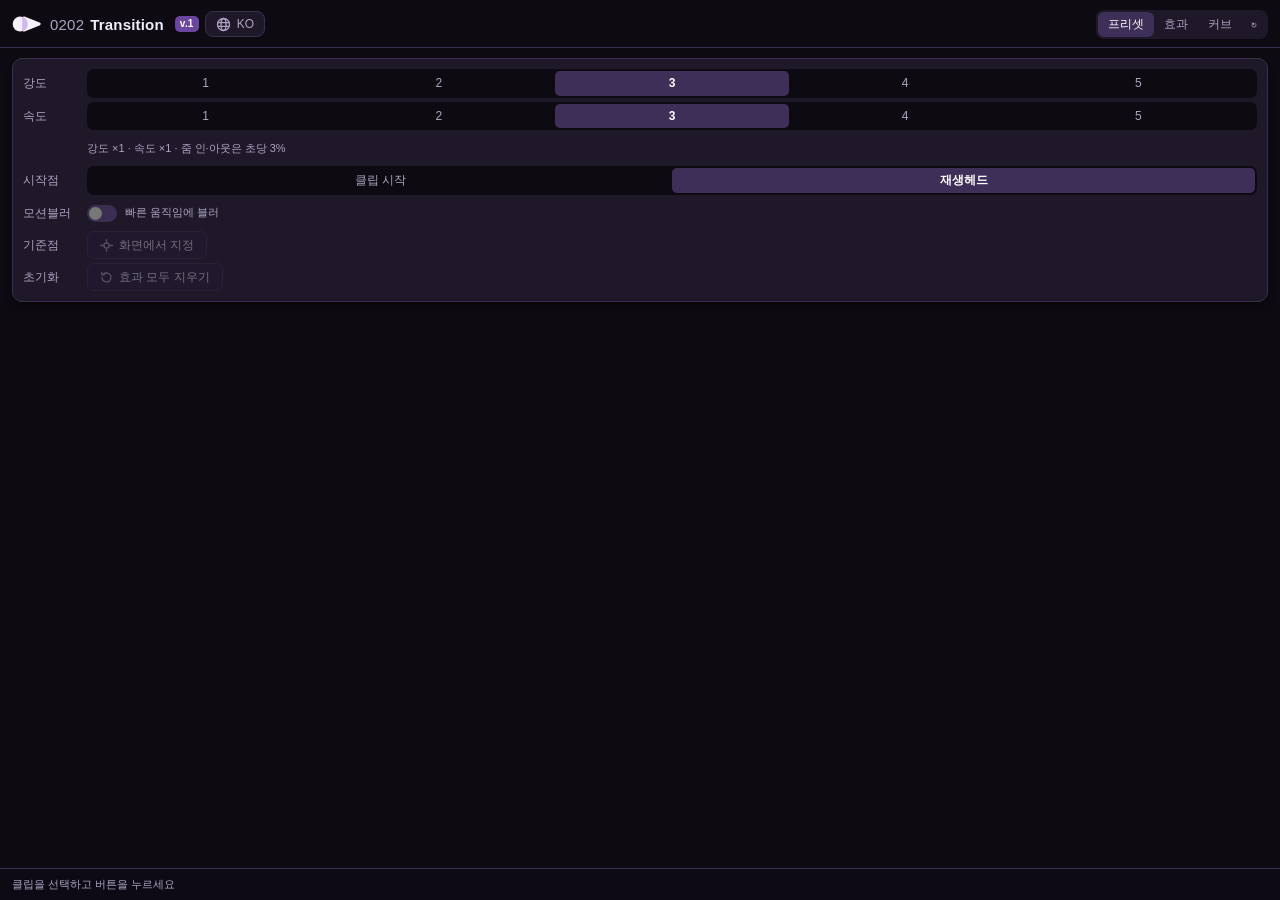
==== commit 236f09ae: "무료 버전 상단 로고를 원+재생 마크로 교체 Co-Authored-By: Claude Opus 5.5 <noreply@anthropic.com> Claude-Session: htt" ====
--- a/index.html
+++ b/index.html
@@ -7,7 +7,7 @@
 </head>
 <body>
 <header>
-  <div class="brand"><span class="dot"></span>0202<b>Transition</b><i class="verTag" style="font-style:normal;font-size:10px;font-weight:700;color:#fff;background:#6c45a0;border-radius:5px;padding:1px 5px;margin-left:5px;vertical-align:middle">v.1</i></div>
+  <div class="brand"><span class="dot" style="width:30px;height:18px;flex:0 0 30px;border-radius:0;box-shadow:none;margin-right:2px;background:url(&quot;data:image/svg+xml,%3Csvg%20xmlns=%22http://www.w3.org/2000/svg%22%20viewBox=%220%200%2044%2026%22%3E%3Cdefs%3E%3CclipPath%20id=%22c%22%3E%3Ccircle%20cx=%2212%22%20cy=%2213%22%20r=%2211%22/%3E%3C/clipPath%3E%3C/defs%3E%3Ccircle%20cx=%2212%22%20cy=%2213%22%20r=%2211%22%20fill=%22%23f4f1fa%22/%3E%3Cpolygon%20points=%2217.5,4.5%2039.5,13%2017.5,21.5%22%20fill=%22%23f4f1fa%22%20stroke=%22%23f4f1fa%22%20stroke-width=%225%22%20stroke-linejoin=%22round%22/%3E%3Cpolygon%20points=%2217.5,4.5%2039.5,13%2017.5,21.5%22%20fill=%22%23cbb8f2%22%20stroke=%22%23cbb8f2%22%20stroke-width=%225%22%20stroke-linejoin=%22round%22%20clip-path=%22url%28%23c%29%22/%3E%3C/svg%3E&quot;) center/contain no-repeat"></span>0202<b>Transition</b><i class="verTag" style="font-style:normal;font-size:10px;font-weight:700;color:#fff;background:#6c45a0;border-radius:5px;padding:1px 5px;margin-left:5px;vertical-align:middle">v.1</i></div>
   <nav class="tabs">
     <button class="tab on" data-tab="preset">프리셋</button>
     <button class="tab" data-tab="fx">효과</button>
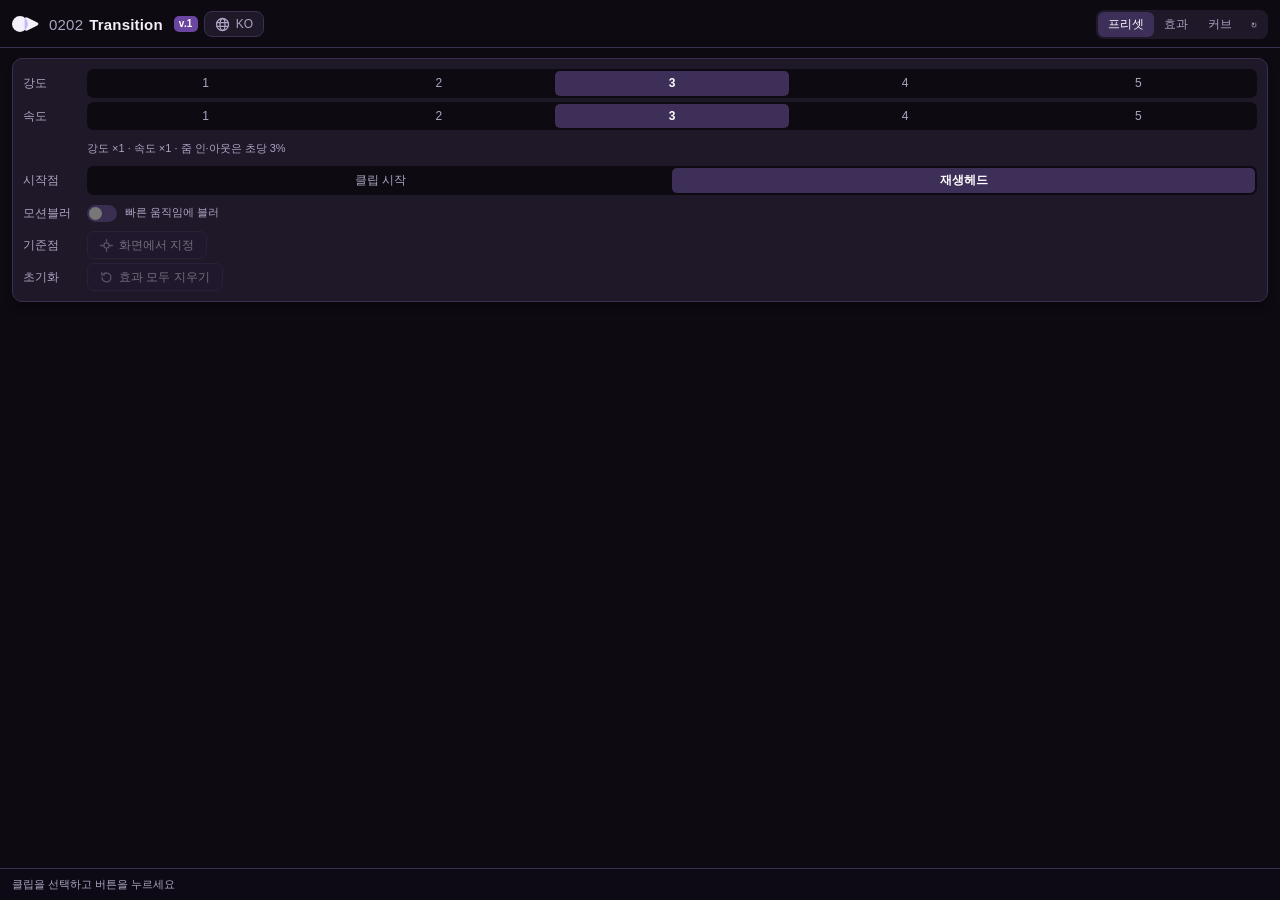
==== commit ed14bfe8: "무료 버전 로고 마크 비율 수정 (재생 모양 찌그러짐) Co-Authored-By: Claude Opus 5.5 <noreply@anthropic.com> Claude-Sessio" ====
--- a/index.html
+++ b/index.html
@@ -7,7 +7,7 @@
 </head>
 <body>
 <header>
-  <div class="brand"><span class="dot" style="width:30px;height:18px;flex:0 0 30px;border-radius:0;box-shadow:none;margin-right:2px;background:url(&quot;data:image/svg+xml,%3Csvg%20xmlns=%22http://www.w3.org/2000/svg%22%20viewBox=%220%200%2044%2026%22%3E%3Cdefs%3E%3CclipPath%20id=%22c%22%3E%3Ccircle%20cx=%2212%22%20cy=%2213%22%20r=%2211%22/%3E%3C/clipPath%3E%3C/defs%3E%3Ccircle%20cx=%2212%22%20cy=%2213%22%20r=%2211%22%20fill=%22%23f4f1fa%22/%3E%3Cpolygon%20points=%2217.5,4.5%2039.5,13%2017.5,21.5%22%20fill=%22%23f4f1fa%22%20stroke=%22%23f4f1fa%22%20stroke-width=%225%22%20stroke-linejoin=%22round%22/%3E%3Cpolygon%20points=%2217.5,4.5%2039.5,13%2017.5,21.5%22%20fill=%22%23cbb8f2%22%20stroke=%22%23cbb8f2%22%20stroke-width=%225%22%20stroke-linejoin=%22round%22%20clip-path=%22url%28%23c%29%22/%3E%3C/svg%3E&quot;) center/contain no-repeat"></span>0202<b>Transition</b><i class="verTag" style="font-style:normal;font-size:10px;font-weight:700;color:#fff;background:#6c45a0;border-radius:5px;padding:1px 5px;margin-left:5px;vertical-align:middle">v.1</i></div>
+  <div class="brand"><span class="dot" style="width:29px;height:18px;flex:0 0 29px;border-radius:0;box-shadow:none;margin-right:2px;background:url(&quot;data:image/svg+xml,%3Csvg%20xmlns=%22http://www.w3.org/2000/svg%22%20viewBox=%220%200%2042%2026%22%3E%3Cdefs%3E%3CclipPath%20id=%22c%22%3E%3Ccircle%20cx=%2211.5%22%20cy=%2213%22%20r=%2211.5%22/%3E%3C/clipPath%3E%3C/defs%3E%3Ccircle%20cx=%2211.5%22%20cy=%2213%22%20r=%2211.5%22%20fill=%22%23f4f1fa%22/%3E%3Cpath%20d=%22M18.20%206.80%20Q18.20%201.60%2022.83%203.96%20L35.97%2010.64%20Q40.60%2013.00%2035.97%2015.36%20L22.83%2022.04%20Q18.20%2024.40%2018.20%2019.20%20Z%22%20fill=%22%23f4f1fa%22/%3E%3Cpath%20d=%22M18.20%206.80%20Q18.20%201.60%2022.83%203.96%20L35.97%2010.64%20Q40.60%2013.00%2035.97%2015.36%20L22.83%2022.04%20Q18.20%2024.40%2018.20%2019.20%20Z%22%20fill=%22%23cbb8f2%22%20clip-path=%22url%28%23c%29%22/%3E%3C/svg%3E&quot;) center/contain no-repeat"></span>0202<b>Transition</b><i class="verTag" style="font-style:normal;font-size:10px;font-weight:700;color:#fff;background:#6c45a0;border-radius:5px;padding:1px 5px;margin-left:5px;vertical-align:middle">v.1</i></div>
   <nav class="tabs">
     <button class="tab on" data-tab="preset">프리셋</button>
     <button class="tab" data-tab="fx">효과</button>
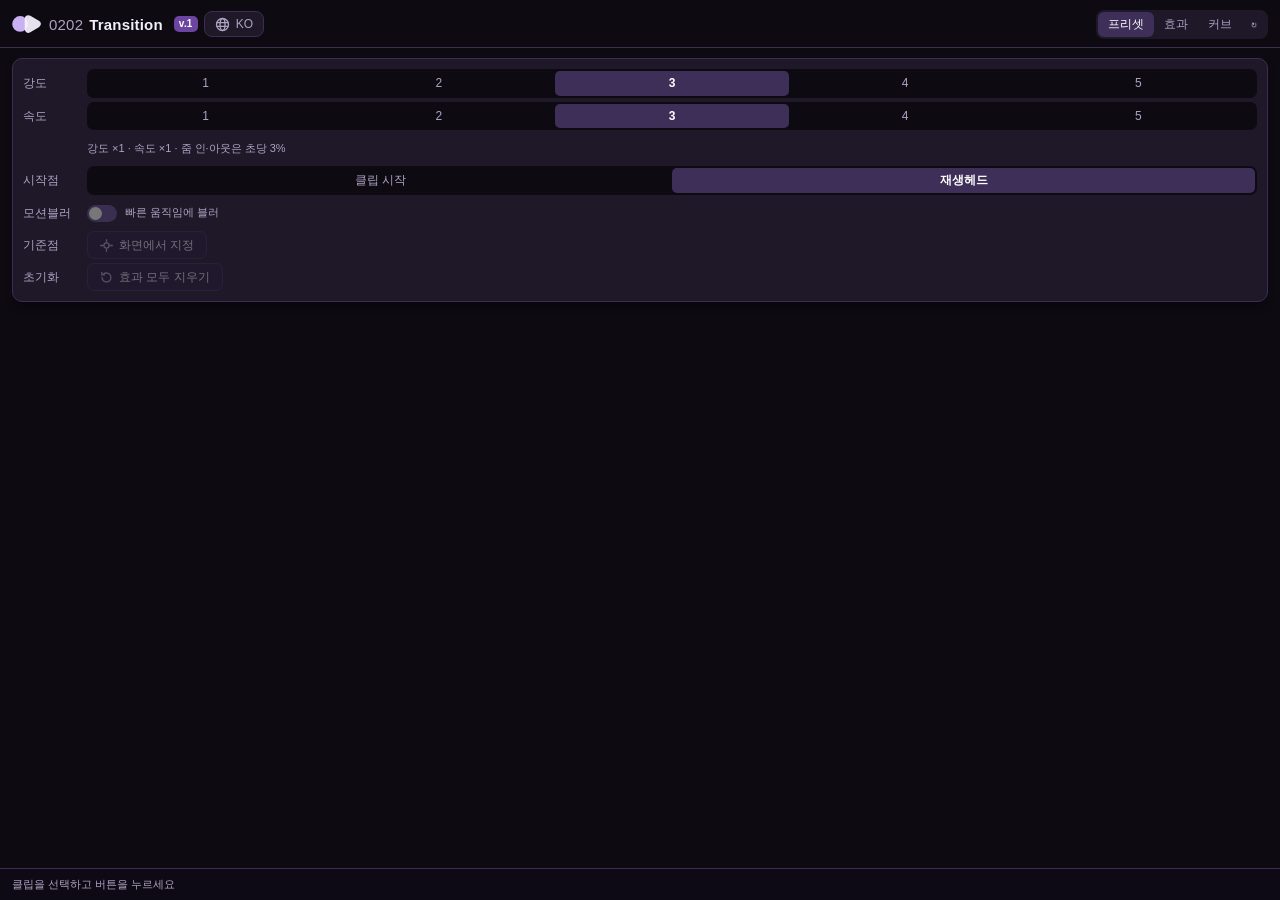
==== commit 48a7f943: "무료 버전 상단 로고를 원래 로고 모양(원 + 둥근 재생)으로 교체 Co-Authored-By: Claude Opus 5.5 <noreply@anthropic.com> Claude" ====
--- a/index.html
+++ b/index.html
@@ -7,7 +7,7 @@
 </head>
 <body>
 <header>
-  <div class="brand"><span class="dot" style="width:29px;height:18px;flex:0 0 29px;border-radius:0;box-shadow:none;margin-right:2px;background:url(&quot;data:image/svg+xml,%3Csvg%20xmlns=%22http://www.w3.org/2000/svg%22%20viewBox=%220%200%2042%2026%22%3E%3Cdefs%3E%3CclipPath%20id=%22c%22%3E%3Ccircle%20cx=%2211.5%22%20cy=%2213%22%20r=%2211.5%22/%3E%3C/clipPath%3E%3C/defs%3E%3Ccircle%20cx=%2211.5%22%20cy=%2213%22%20r=%2211.5%22%20fill=%22%23f4f1fa%22/%3E%3Cpath%20d=%22M18.20%206.80%20Q18.20%201.60%2022.83%203.96%20L35.97%2010.64%20Q40.60%2013.00%2035.97%2015.36%20L22.83%2022.04%20Q18.20%2024.40%2018.20%2019.20%20Z%22%20fill=%22%23f4f1fa%22/%3E%3Cpath%20d=%22M18.20%206.80%20Q18.20%201.60%2022.83%203.96%20L35.97%2010.64%20Q40.60%2013.00%2035.97%2015.36%20L22.83%2022.04%20Q18.20%2024.40%2018.20%2019.20%20Z%22%20fill=%22%23cbb8f2%22%20clip-path=%22url%28%23c%29%22/%3E%3C/svg%3E&quot;) center/contain no-repeat"></span>0202<b>Transition</b><i class="verTag" style="font-style:normal;font-size:10px;font-weight:700;color:#fff;background:#6c45a0;border-radius:5px;padding:1px 5px;margin-left:5px;vertical-align:middle">v.1</i></div>
+  <div class="brand"><span class="dot" style="width:29px;height:18px;flex:0 0 29px;border-radius:0;box-shadow:none;margin-right:2px;background:url(&quot;data:image/svg+xml,%3Csvg%20xmlns=%22http://www.w3.org/2000/svg%22%20viewBox=%2230%2038%20404%20248%22%3E%3Ccircle%20cx=%22143%22%20cy=%22161.5%22%20r=%22110%22%20fill=%22%23c9b0f2%22/%3E%3Cg%20opacity=%22.93%22%3E%3Cpolygon%20points=%22259,91.5%20378,161.5%20259,231.5%22%20fill=%22%23f7f2ff%22%20stroke=%22%23f7f2ff%22%20stroke-width=%22104%22%20stroke-linejoin=%22round%22/%3E%3C/g%3E%3C/svg%3E&quot;) center/contain no-repeat"></span>0202<b>Transition</b><i class="verTag" style="font-style:normal;font-size:10px;font-weight:700;color:#fff;background:#6c45a0;border-radius:5px;padding:1px 5px;margin-left:5px;vertical-align:middle">v.1</i></div>
   <nav class="tabs">
     <button class="tab on" data-tab="preset">프리셋</button>
     <button class="tab" data-tab="fx">효과</button>
